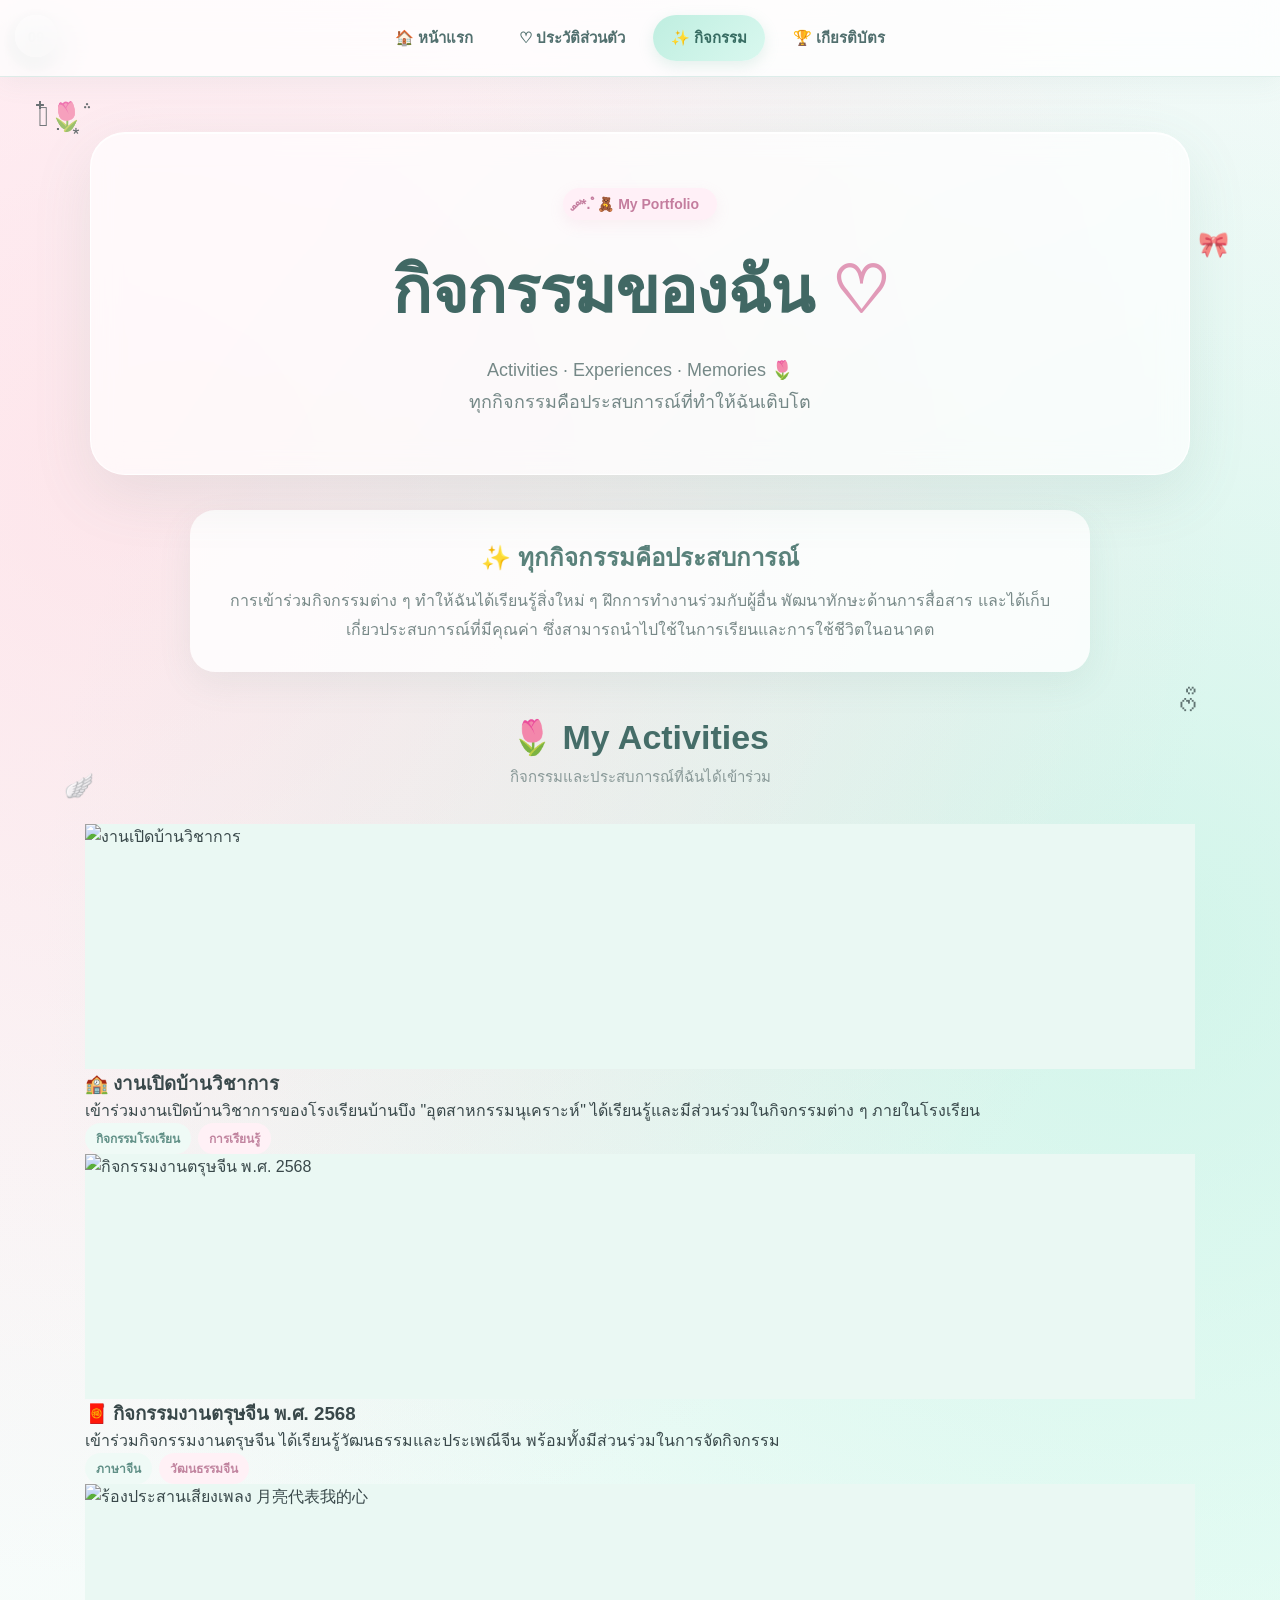
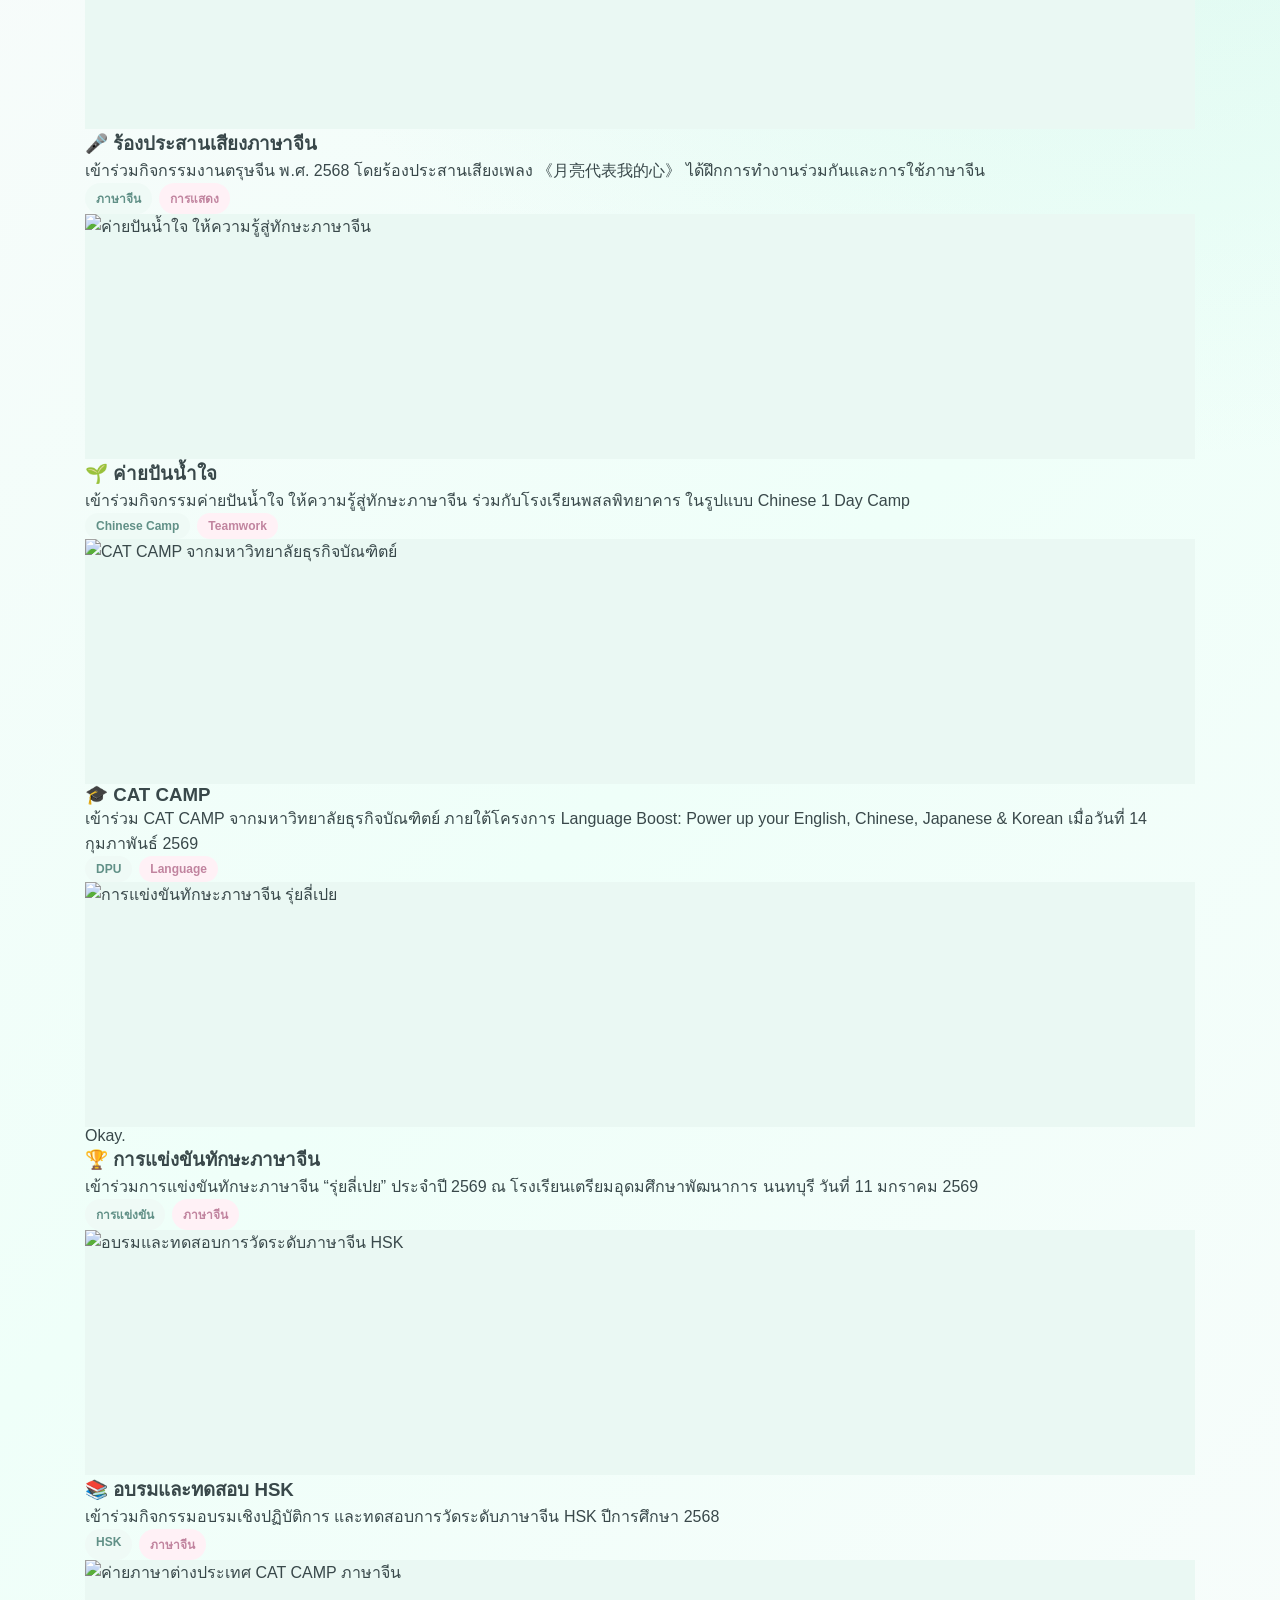
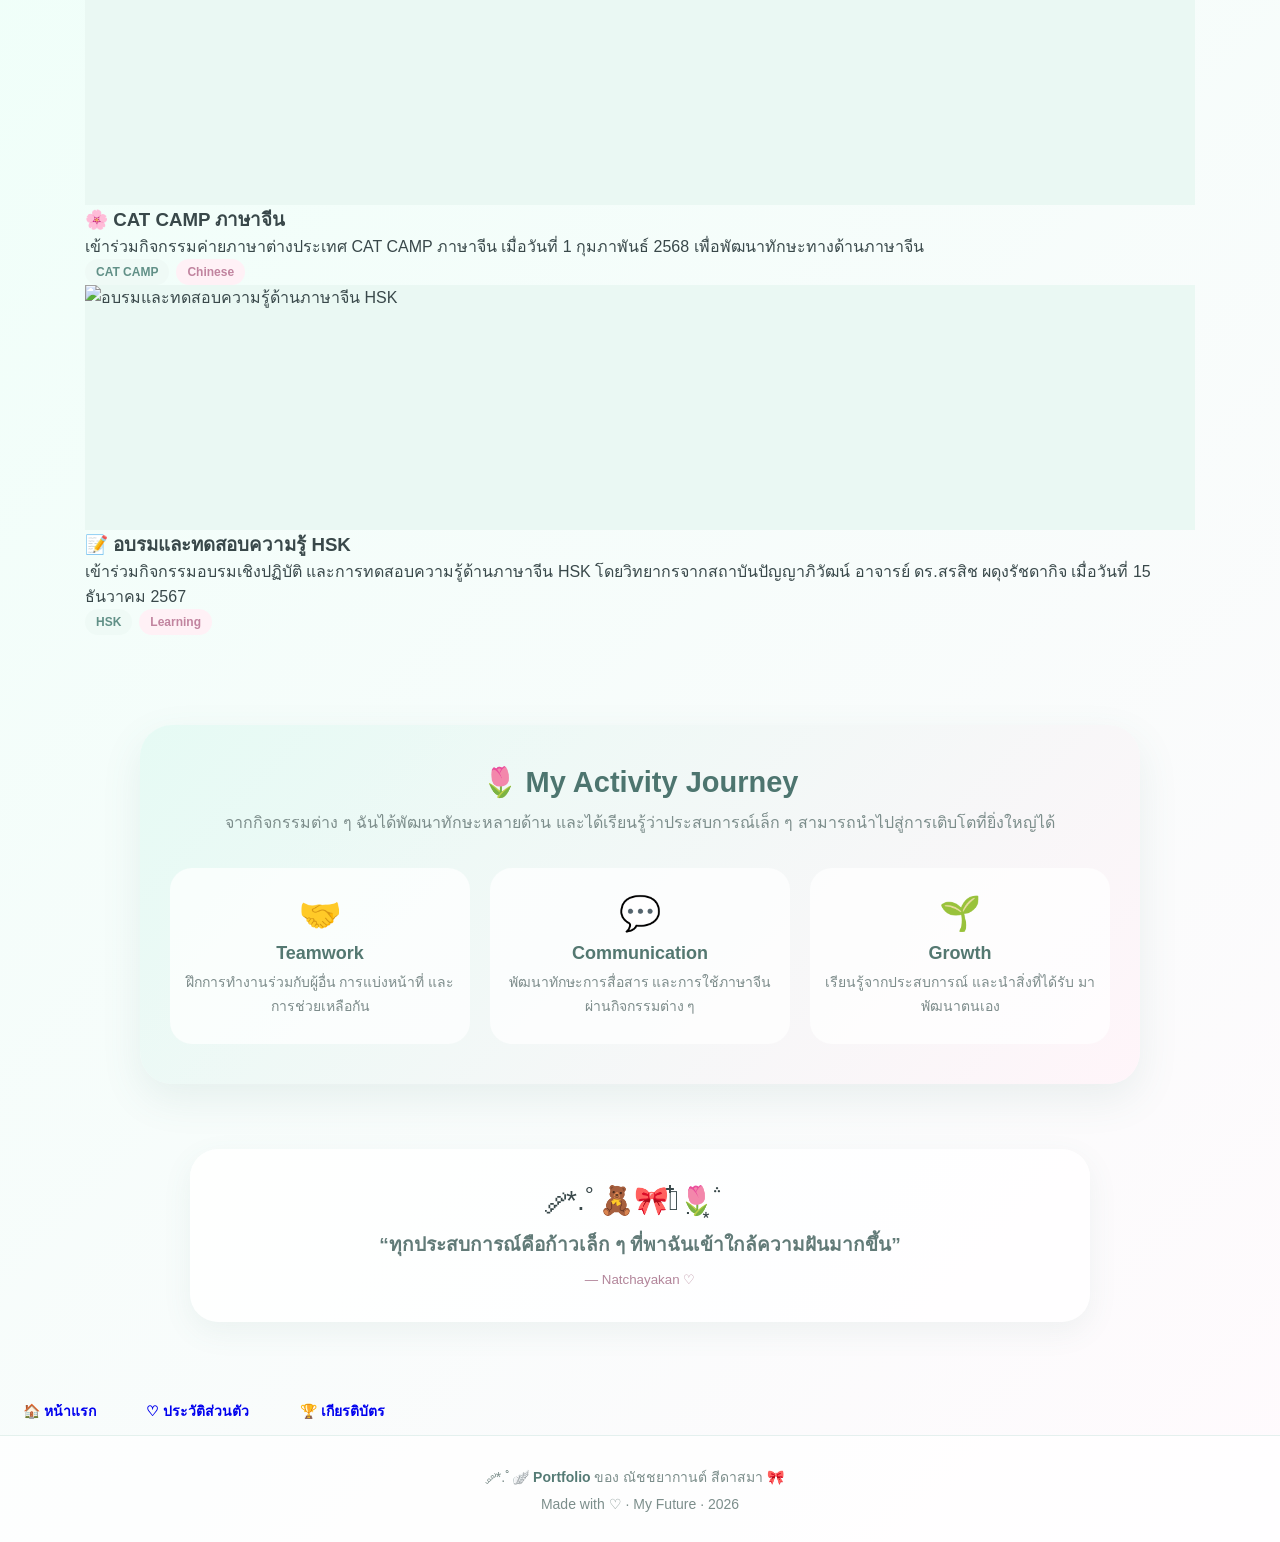
==== activities.html @ 1fa39f4e "Update and rename activity.html to activities.html" ====
<!DOCTYPE html>
<html lang="th">
<head>
    <meta charset="UTF-8">
    <meta name="viewport" content="width=device-width, initial-scale=1.0">

    <title>กิจกรรม | Portfolio - ณัชชยากานต์</title>

    <style>
        * {
            margin: 0;
            padding: 0;
            box-sizing: border-box;
        }

        html {
            scroll-behavior: smooth;
        }

        body {
            font-family: "Segoe UI", Tahoma, Geneva, Verdana, sans-serif;
            background:
                radial-gradient(circle at 10% 10%, rgba(255, 192, 203, 0.35), transparent 25%),
                radial-gradient(circle at 90% 20%, rgba(170, 235, 215, 0.45), transparent 28%),
                linear-gradient(135deg, #fff8fc, #effff9, #fffafd);
            color: #39484a;
            min-height: 100vh;
            overflow-x: hidden;
        }

        /* =========================
           Floating decorations
        ========================= */

        .deco {
            position: fixed;
            z-index: -1;
            pointer-events: none;
            opacity: 0.75;
            animation: float 6s ease-in-out infinite;
        }

        .deco1 {
            top: 100px;
            left: 3%;
            font-size: 28px;
        }

        .deco2 {
            top: 230px;
            right: 4%;
            font-size: 25px;
            animation-delay: 1s;
        }

        .deco3 {
            bottom: 100px;
            left: 5%;
            font-size: 24px;
            animation-delay: 2s;
        }

        .deco4 {
            bottom: 180px;
            right: 6%;
            font-size: 30px;
            animation-delay: 3s;
        }

        @keyframes float {
            0%, 100% {
                transform: translateY(0) rotate(0deg);
            }

            50% {
                transform: translateY(-15px) rotate(5deg);
            }
        }

        /* =========================
           Navbar
        ========================= */

        nav {
            position: sticky;
            top: 0;
            z-index: 1000;

            width: 100%;
            padding: 15px 25px;

            display: flex;
            justify-content: center;
            align-items: center;
            gap: 10px;

            background: rgba(255, 255, 255, 0.78);
            backdrop-filter: blur(18px);
            -webkit-backdrop-filter: blur(18px);

            border-bottom: 1px solid rgba(160, 210, 198, 0.35);
            box-shadow: 0 5px 25px rgba(105, 150, 140, 0.08);
        }

        nav a {
            text-decoration: none;
            color: #52706f;

            padding: 11px 18px;
            border-radius: 30px;

            font-size: 15px;
            font-weight: 600;

            transition: all 0.3s ease;
        }

        nav a:hover {
            background: #e5f8f1;
            color: #3e7c70;
            transform: translateY(-2px);
        }

        nav a.active {
            background: linear-gradient(135deg, #bfeee0, #d9f8ef);
            color: #386d63;
            box-shadow: 0 5px 15px rgba(120, 190, 170, 0.2);
        }

        /* =========================
           Hero
        ========================= */

        .hero {
            max-width: 1100px;
            margin: 55px auto 35px;
            padding: 55px 30px;

            text-align: center;

            background: rgba(255, 255, 255, 0.7);
            border: 1px solid rgba(255, 255, 255, 0.9);
            border-radius: 35px;

            box-shadow:
                0 20px 60px rgba(91, 145, 132, 0.12),
                inset 0 1px 0 rgba(255,255,255,0.9);

            backdrop-filter: blur(14px);
            -webkit-backdrop-filter: blur(14px);
        }

        .hero-small {
            display: inline-block;

            padding: 8px 18px;
            margin-bottom: 18px;

            background: #fff0f7;
            color: #c47d9e;

            border-radius: 30px;
            font-size: 14px;
            font-weight: 600;

            box-shadow: 0 5px 15px rgba(220, 150, 180, 0.12);
        }

        .hero h1 {
            font-size: clamp(38px, 7vw, 65px);
            color: #416864;
            margin-bottom: 12px;
            letter-spacing: -1px;
        }

        .hero h1 span {
            color: #e19ab8;
        }

        .hero p {
            font-size: 18px;
            color: #758887;
            line-height: 1.8;
        }

        /* =========================
           Intro
        ========================= */

        .intro {
            max-width: 900px;
            margin: 0 auto 45px;
            padding: 28px 30px;

            text-align: center;

            background: rgba(255,255,255,0.82);
            border-radius: 25px;

            box-shadow: 0 12px 35px rgba(90, 140, 130, 0.09);
        }

        .intro h2 {
            color: #5a827b;
            font-size: 24px;
            margin-bottom: 10px;
        }

        .intro p {
            color: #788988;
            line-height: 1.8;
            font-size: 16px;
        }

        /* =========================
           Activity section
        ========================= */

        .activities-section {
            max-width: 1150px;
            margin: auto;
            padding: 0 20px 70px;
        }

        .section-title {
            text-align: center;
            margin-bottom: 35px;
        }

        .section-title h2 {
            font-size: 34px;
            color: #456d68;
            margin-bottom: 8px;
        }

        .section-title p {
            color: #899998;
            font-size: 15px;
        }

        /* =========================
           Cards
        ========================= */

        .activity-grid {
            display: grid;
            grid-template-columns: repeat(3, 1fr);
            gap: 28px;
        }

        .activity-card {
            position: relative;
            overflow: hidden;

            background: rgba(255,255,255,0.9);
            border-radius: 28px;

            border: 1px solid rgba(190, 230, 218, 0.5);

            box-shadow:
                0 12px 35px rgba(82, 132, 122, 0.11);

            transition:
                transform 0.35s ease,
                box-shadow 0.35s ease;
        }

        .activity-card:hover {
            transform: translateY(-8px);
            box-shadow:
                0 20px 45px rgba(82, 132, 122, 0.18);
        }

        .image-box {
            width: 100%;
            height: 245px;
            overflow: hidden;
            background: #eaf8f3;
        }

        .image-box img {
            width: 100%;
            height: 100%;
            object-fit: cover;

            display: block;

            transition: transform 0.5s ease;
        }

        .activity-card:hover .image-box img {
            transform: scale(1.06);
        }

        .number {
            position: absolute;
            top: 15px;
            left: 15px;

            width: 42px;
            height: 42px;

            display: flex;
            align-items: center;
            justify-content: center;

            background: rgba(255,255,255,0.9);
            color: #4f7972;

            border-radius: 50%;

            font-weight: 700;
            font-size: 15px;

            box-shadow: 0 5px 15px rgba(70,110,100,0.15);
        }

        .activity-content {
            padding: 23px 22px 25px;
        }

        .activity-content h3 {
            color: #496f6a;
            font-size: 19px;
            line-height: 1.5;
            margin-bottom: 12px;
        }

        .activity-content p {
            color: #7b8c8b;
            font-size: 14px;
            line-height: 1.8;
            margin-bottom: 16px;
        }

        .tags {
            display: flex;
            flex-wrap: wrap;
            gap: 7px;
        }

        .tag {
            padding: 6px 11px;

            background: #effaf6;
            color: #619087;

            border-radius: 20px;

            font-size: 12px;
            font-weight: 600;
        }

        .tag.pink {
            background: #fff1f6;
            color: #c1849f;
        }

        /* =========================
           Journey section
        ========================= */

        .journey {
            max-width: 1000px;
            margin: 20px auto 65px;
            padding: 40px 30px;

            background:
                linear-gradient(
                    135deg,
                    rgba(228,250,243,0.9),
                    rgba(255,244,249,0.9)
                );

            border-radius: 32px;

            box-shadow: 0 15px 40px rgba(80,130,120,0.1);
        }

        .journey h2 {
            text-align: center;
            color: #4d756f;
            font-size: 29px;
            margin-bottom: 10px;
        }

        .journey > p {
            text-align: center;
            color: #7c8d8b;
            line-height: 1.8;
            margin-bottom: 30px;
        }

        .journey-line {
            display: grid;
            grid-template-columns: repeat(3, 1fr);
            gap: 20px;
        }

        .journey-item {
            text-align: center;
            padding: 25px 15px;

            background: rgba(255,255,255,0.7);
            border-radius: 22px;
        }

        .journey-icon {
            font-size: 34px;
            margin-bottom: 10px;
        }

        .journey-item h3 {
            color: #547871;
            margin-bottom: 7px;
            font-size: 18px;
        }

        .journey-item p {
            color: #7d8c8b;
            font-size: 14px;
            line-height: 1.7;
        }

        /* =========================
           Quote
        ========================= */

        .quote {
            max-width: 900px;
            margin: 0 auto 65px;
            padding: 35px 25px;

            text-align: center;

            background: rgba(255,255,255,0.8);
            border-radius: 28px;

            box-shadow: 0 10px 30px rgba(80,130,120,0.08);
        }

        .quote .symbol {
            font-size: 28px;
            margin-bottom: 10px;
        }

        .quote p {
            color: #627b78;
            font-size: 19px;
            line-height: 1.8;
            font-weight: 600;
        }

        .quote small {
            display: block;
            margin-top: 10px;
            color: #b2859a;
        }

        /* =========================
           Buttons
        ========================= */

        .bottom-buttons {
            display: flex;
            justify-content: center;
            flex-wrap: wrap;
            gap: 13px;

            margin-bottom: 70px;
        }

        .btn {
            display: inline-block;

            padding: 13px 23px;

            text-decoration: none;

            border-radius: 30px;

            font-weight: 600;
            font-size: 14px;

            transition: all 0.3s ease;
        }

        .btn-home {
            background: #dff7ef;
            color: #4f7d73;
        }

        .btn-profile {
            background: #fff0f6;
            color: #b87896;
        }

        .btn:hover {
            transform: translateY(-3px);
            box-shadow: 0 8px 20px rgba(80,120,110,0.13);
        }

        /* =========================
           Footer
        ========================= */

        footer {
            padding: 30px 20px;

            text-align: center;

            background: rgba(255,255,255,0.7);
            border-top: 1px solid rgba(170,210,200,0.3);

            color: #7c8e8b;
            font-size: 14px;
        }

        footer strong {
            color: #557b75;
        }

        /* =========================
           Tablet
        ========================= */

        @media (max-width: 950px) {

            .activity-grid {
                grid-template-columns: repeat(2, 1fr);
            }

            .journey-line {
                grid-template-columns: repeat(3, 1fr);
            }

            nav {
                overflow-x: auto;
                justify-content: flex-start;
                white-space: nowrap;
            }
        }

        /* =========================
           Mobile
        ========================= */

        @media (max-width: 650px) {

            nav {
                padding: 10px 12px;
                gap: 5px;
            }

            nav a {
                font-size: 13px;
                padding: 9px 12px;
            }

            .hero {
                margin: 25px 15px 25px;
                padding: 40px 20px;
                border-radius: 28px;
            }

            .hero h1 {
                font-size: 40px;
            }

            .hero p {
                font-size: 15px;
            }

            .intro {
                margin: 0 15px 35px;
                padding: 23px 18px;
            }

            .intro h2 {
                font-size: 21px;
            }

            .activities-section {
                padding: 0 15px 50px;
            }

            .section-title h2 {
                font-size: 28px;
            }

            .activity-grid {
                grid-template-columns: 1fr;
                gap: 22px;
            }

            .image-box {
                height: 230px;
            }

            .journey {
                margin: 10px 15px 50px;
                padding: 30px 18px;
            }

            .journey h2 {
                font-size: 25px;
            }

            .journey-line {
                grid-template-columns: 1fr;
                gap: 13px;
            }

            .quote {
                margin: 0 15px 50px;
            }

            .quote p {
                font-size: 16px;
            }

            .bottom-buttons {
                margin-bottom: 50px;
            }
        }

        @media (max-width: 380px) {

            nav a {
                font-size: 12px;
                padding: 8px 10px;
            }

            .hero h1 {
                font-size: 34px;
            }

            .image-box {
                height: 210px;
            }
        }
    </style>
</head>

<body>

    <!-- Floating decorations -->
    <div class="deco deco1">𓍢ִ໋🌷͙֒</div>
    <div class="deco deco2">🎀</div>
    <div class="deco deco3">🪽</div>
    <div class="deco deco4">ᰔᩚ</div>


    <!-- =========================
         Navigation
    ========================= -->

    <nav>
        <a href="index.html">🏠 หน้าแรก</a>
        <a href="profile.html">♡ ประวัติส่วนตัว</a>
        <a href="activities.html" class="active">✨ กิจกรรม</a>
        <a href="certificates.html">🏆 เกียรติบัตร</a>
    </nav>


    <!-- =========================
         Hero
    ========================= -->

    <section class="hero">

        <div class="hero-small">
            ༘*.ﾟ🧸 My Portfolio
        </div>

        <h1>
            กิจกรรมของฉัน <span>♡</span>
        </h1>

        <p>
            Activities · Experiences · Memories 🌷
            <br>
            ทุกกิจกรรมคือประสบการณ์ที่ทำให้ฉันเติบโต
        </p>

    </section>


    <!-- =========================
         Introduction
    ========================= -->

    <section class="intro">

        <h2>
            ✨ ทุกกิจกรรมคือประสบการณ์
        </h2>

        <p>
            การเข้าร่วมกิจกรรมต่าง ๆ ทำให้ฉันได้เรียนรู้สิ่งใหม่ ๆ
            ฝึกการทำงานร่วมกับผู้อื่น พัฒนาทักษะด้านการสื่อสาร
            และได้เก็บเกี่ยวประสบการณ์ที่มีคุณค่า
            ซึ่งสามารถนำไปใช้ในการเรียนและการใช้ชีวิตในอนาคต
        </p>

    </section>


    <!-- =========================
         Activities
    ========================= -->

    <section class="activities-section">

        <div class="section-title">

            <h2>🌷 My Activities</h2>

            <p>
                กิจกรรมและประสบการณ์ที่ฉันได้เข้าร่วม
            </p>

        </div>


        <div class="activities-grid">


            <!-- Activity 1 -->

            <article class="activities-card">

                <div class="number">01</div>

                <div class="image-box">
                    <img
                        src="activities1.jpg"
                        alt="งานเปิดบ้านวิชาการ"
                        loading="lazy"
                    >
                </div>

                <div class="activities-content">

                    <h3>
                        🏫 งานเปิดบ้านวิชาการ
                    </h3>

                    <p>
                        เข้าร่วมงานเปิดบ้านวิชาการของโรงเรียนบ้านบึง
                        "อุตสาหกรรมนุเคราะห์"
                        ได้เรียนรู้และมีส่วนร่วมในกิจกรรมต่าง ๆ
                        ภายในโรงเรียน
                    </p>

                    <div class="tags">
                        <span class="tag">กิจกรรมโรงเรียน</span>
                        <span class="tag pink">การเรียนรู้</span>
                    </div>

                </div>

            </article>


            <!-- Activity 2 -->

            <article class="activities-card">

                <div class="number">02</div>

                <div class="image-box">
                    <img
                        src="activities2.jpg"
                        alt="กิจกรรมงานตรุษจีน พ.ศ. 2568"
                        loading="lazy"
                    >
                </div>

                <div class="activities-content">

                    <h3>
                        🧧 กิจกรรมงานตรุษจีน พ.ศ. 2568
                    </h3>

                    <p>
                        เข้าร่วมกิจกรรมงานตรุษจีน
                        ได้เรียนรู้วัฒนธรรมและประเพณีจีน
                        พร้อมทั้งมีส่วนร่วมในการจัดกิจกรรม
                    </p>

                    <div class="tags">
                        <span class="tag">ภาษาจีน</span>
                        <span class="tag pink">วัฒนธรรมจีน</span>
                    </div>

                </div>

            </article>


            <!-- Activity 3 -->

            <article class="activities-card">

                <div class="number">03</div>

                <div class="image-box">
                    <img
                        src="activities3.jpg"
                        alt="ร้องประสานเสียงเพลง 月亮代表我的心"
                        loading="lazy"
                    >
                </div>

                <div class="activities-content">

                    <h3>
                        🎤 ร้องประสานเสียงภาษาจีน
                    </h3>

                    <p>
                        เข้าร่วมกิจกรรมงานตรุษจีน พ.ศ. 2568
                        โดยร้องประสานเสียงเพลง
                        《月亮代表我的心》
                        ได้ฝึกการทำงานร่วมกันและการใช้ภาษาจีน
                    </p>

                    <div class="tags">
                        <span class="tag">ภาษาจีน</span>
                        <span class="tag pink">การแสดง</span>
                    </div>

                </div>

            </article>


            <!-- Activity 4 -->

            <article class="activities-card">

                <div class="number">04</div>

                <div class="image-box">
                    <img
                        src="activities4.jpg"
                        alt="ค่ายปันน้ำใจ ให้ความรู้สู่ทักษะภาษาจีน "
                        loading="lazy"
                    >
                </div>

                <div class="activities-content">

                    <h3>
                        🌱 ค่ายปันน้ำใจ
                    </h3>

                    <p>
                        เข้าร่วมกิจกรรมค่ายปันน้ำใจ
                        ให้ความรู้สู่ทักษะภาษาจีน
                        ร่วมกับโรงเรียนพสลพิทยาคาร
                        ในรูปแบบ Chinese 1 Day Camp
                    </p>

                    <div class="tags">
                        <span class="tag">Chinese Camp</span>
                        <span class="tag pink">Teamwork</span>
                    </div>

                </div>

            </article>


            <!-- Activity 5 -->

            <article class="activities-card">

                <div class="number">05</div>

                <div class="image-box">
                    <img
                        src="activities5.jpg"
                        alt="CAT CAMP จากมหาวิทยาลัยธุรกิจบัณฑิตย์"
                        loading="lazy"
                    >
                </div>

                <div class="activities-content">

                    <h3>
                        🎓 CAT CAMP
                    </h3>

                    <p>
                        เข้าร่วม CAT CAMP จากมหาวิทยาลัยธุรกิจบัณฑิตย์
                        ภายใต้โครงการ Language Boost:
                        Power up your English, Chinese, Japanese & Korean
                        เมื่อวันที่ 14 กุมภาพันธ์ 2569
                    </p>

                    <div class="tags">
                        <span class="tag">DPU</span>
                        <span class="tag pink">Language</span>
                    </div>

                </div>

            </article>


            <!-- Activity 6 -->

            <article class="activities-card">

                <div class="number">06</div>

                <div class="image-box">
                    <img
                        src="activities6.jpg"
                        alt="การแข่งขันทักษะภาษาจีน รุ่ยลี่เปย"
                        loading="lazy"
                    >
                </div>
Okay.
                <div class="activities-content">

                    <h3>
                        🏆 การแข่งขันทักษะภาษาจีน
                    </h3>

                    <p>
                        เข้าร่วมการแข่งขันทักษะภาษาจีน
                        “รุ่ยลี่เปย” ประจำปี 2569
                        ณ โรงเรียนเตรียมอุดมศึกษาพัฒนาการ นนทบุรี
                        วันที่ 11 มกราคม 2569
                    </p>

                    <div class="tags">
                        <span class="tag">การแข่งขัน</span>
                        <span class="tag pink">ภาษาจีน</span>
                    </div>

                </div>

            </article>


            <!-- Activity 7 -->

            <article class="activities-card">

                <div class="number">07</div>

                <div class="image-box">
                    <img
                        src="activities7.jpg"
                        alt="อบรมและทดสอบการวัดระดับภาษาจีน HSK"
                        loading="lazy"
                    >
                </div>

                <div class="activities-content">

                    <h3>
                        📚 อบรมและทดสอบ HSK
                    </h3>

                    <p>
                        เข้าร่วมกิจกรรมอบรมเชิงปฏิบัติการ
                        และทดสอบการวัดระดับภาษาจีน HSK
                        ปีการศึกษา 2568
                    </p>

                    <div class="tags">
                        <span class="tag">HSK</span>
                        <span class="tag pink">ภาษาจีน</span>
                    </div>

                </div>

            </article>


            <!-- Activity 8 -->

            <article class="activities-card">

                <div class="number">08</div>

                <div class="image-box">
                    <img
                        src="activities8.jpg"
                        alt="ค่ายภาษาต่างประเทศ CAT CAMP ภาษาจีน"
                        loading="lazy"
                    >
                </div>

                <div class="activities-content">

                    <h3>
                        🌸 CAT CAMP ภาษาจีน
                    </h3>

                    <p>
                        เข้าร่วมกิจกรรมค่ายภาษาต่างประเทศ
                        CAT CAMP ภาษาจีน
                        เมื่อวันที่ 1 กุมภาพันธ์ 2568
                        เพื่อพัฒนาทักษะทางด้านภาษาจีน
                    </p>

                    <div class="tags">
                        <span class="tag">CAT CAMP</span>
                        <span class="tag pink">Chinese</span>
                    </div>

                </div>

            </article>


            <!-- Activity 9 -->

            <article class="activities-card">

                <div class="number">09</div>

                <div class="image-box">
                    <img
                        src="activities9.jpg"
                        alt="อบรมและทดสอบความรู้ด้านภาษาจีน HSK"
                        loading="lazy"
                    >
                </div>

                <div class="activities-content">

                    <h3>
                        📝 อบรมและทดสอบความรู้ HSK
                    </h3>

                    <p>
                        เข้าร่วมกิจกรรมอบรมเชิงปฏิบัติ
                        และการทดสอบความรู้ด้านภาษาจีน HSK
                        โดยวิทยากรจากสถาบันปัญญาภิวัฒน์
                        อาจารย์ ดร.สรสิช  ผดุงรัชดากิจ
                        เมื่อวันที่ 15 ธันวาคม 2567
                    </p>

                    <div class="tags">
                        <span class="tag">HSK</span>
                        <span class="tag pink">Learning</span>
                    </div>

                </div>

            </article>


        </div>

    </section>


    <!-- =========================
         Activity Journey
    ========================= -->

    <section class="journey">

        <h2>
            🌷 My Activity Journey
        </h2>

        <p>
            จากกิจกรรมต่าง ๆ ฉันได้พัฒนาทักษะหลายด้าน
            และได้เรียนรู้ว่าประสบการณ์เล็ก ๆ
            สามารถนำไปสู่การเติบโตที่ยิ่งใหญ่ได้
        </p>


        <div class="journey-line">


            <div class="journey-item">

                <div class="journey-icon">🤝</div>

                <h3>Teamwork</h3>

                <p>
                    ฝึกการทำงานร่วมกับผู้อื่น
                    การแบ่งหน้าที่
                    และการช่วยเหลือกัน
                </p>

            </div>


            <div class="journey-item">

                <div class="journey-icon">💬</div>

                <h3>Communication</h3>

                <p>
                    พัฒนาทักษะการสื่อสาร
                    และการใช้ภาษาจีน
                    ผ่านกิจกรรมต่าง ๆ
                </p>

            </div>


            <div class="journey-item">

                <div class="journey-icon">🌱</div>

                <h3>Growth</h3>

                <p>
                    เรียนรู้จากประสบการณ์
                    และนำสิ่งที่ได้รับ
                    มาพัฒนาตนเอง
                </p>

            </div>


        </div>

    </section>


    <!-- =========================
         Quote
    ========================= -->

    <section class="quote">

        <div class="symbol">
            ༘*.ﾟ🧸🎀𓍢ִ໋🌷͙֒
        </div>

        <p>
            “ทุกประสบการณ์คือก้าวเล็ก ๆ
            ที่พาฉันเข้าใกล้ความฝันมากขึ้น”
        </p>

        <small>
            — Natchayakan ♡
        </small>

    </section>


    <!-- =========================
         Bottom buttons
    ========================= -->

    <div class="buttons">
    <a href="index.html" class="btn">🏠 หน้าแรก</a>
    <a href="profile.html" class="btn">♡ ประวัติส่วนตัว</a>
    <a href="certificates.html" class="btn">🏆 เกียรติบัตร</a>
    </div>


    <!-- =========================
         Footer
    ========================= -->

    <footer>

        <p>
            ༘*.ﾟ🪽 <strong>Portfolio</strong> ของ ณัชชยากานต์ สีดาสมา 🎀
        </p>

        <p style="margin-top:8px;">
            Made with ♡ · My Future · 2026
        </p>

    </footer>


</body>
</html>
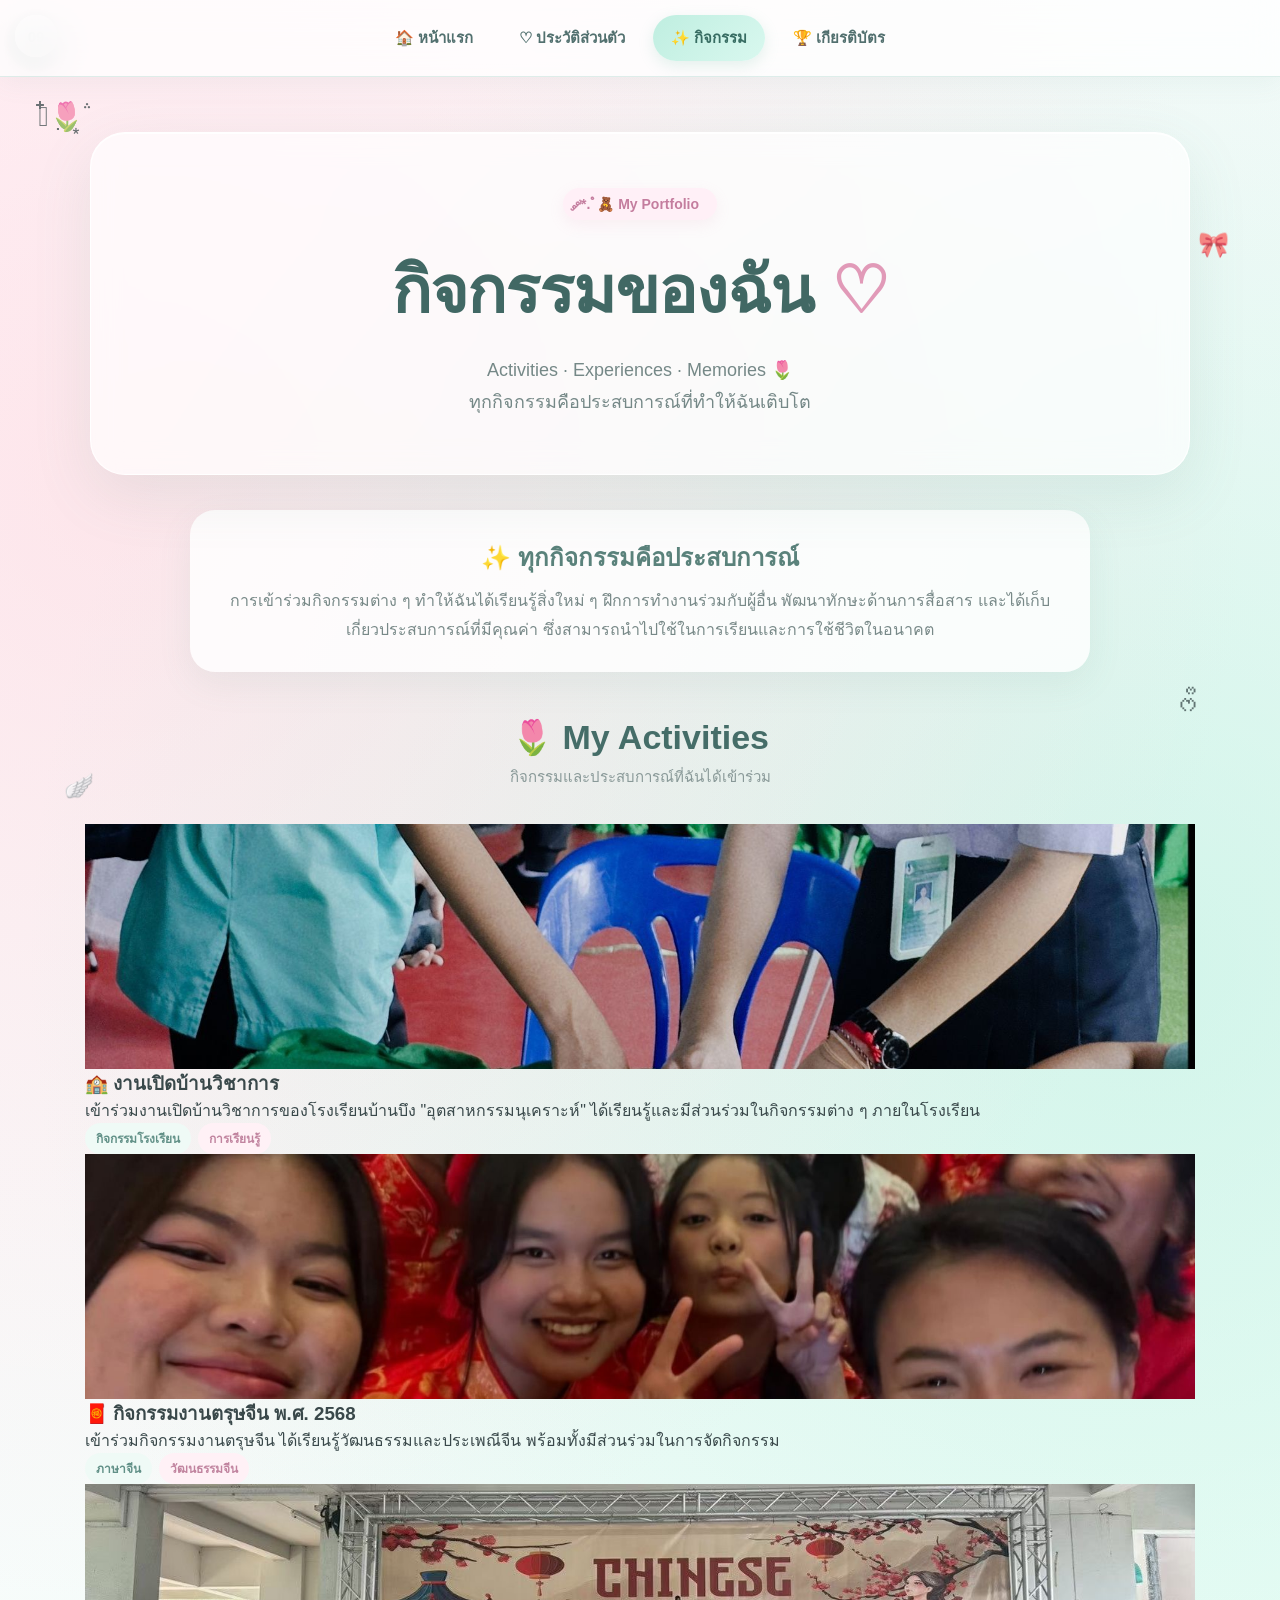
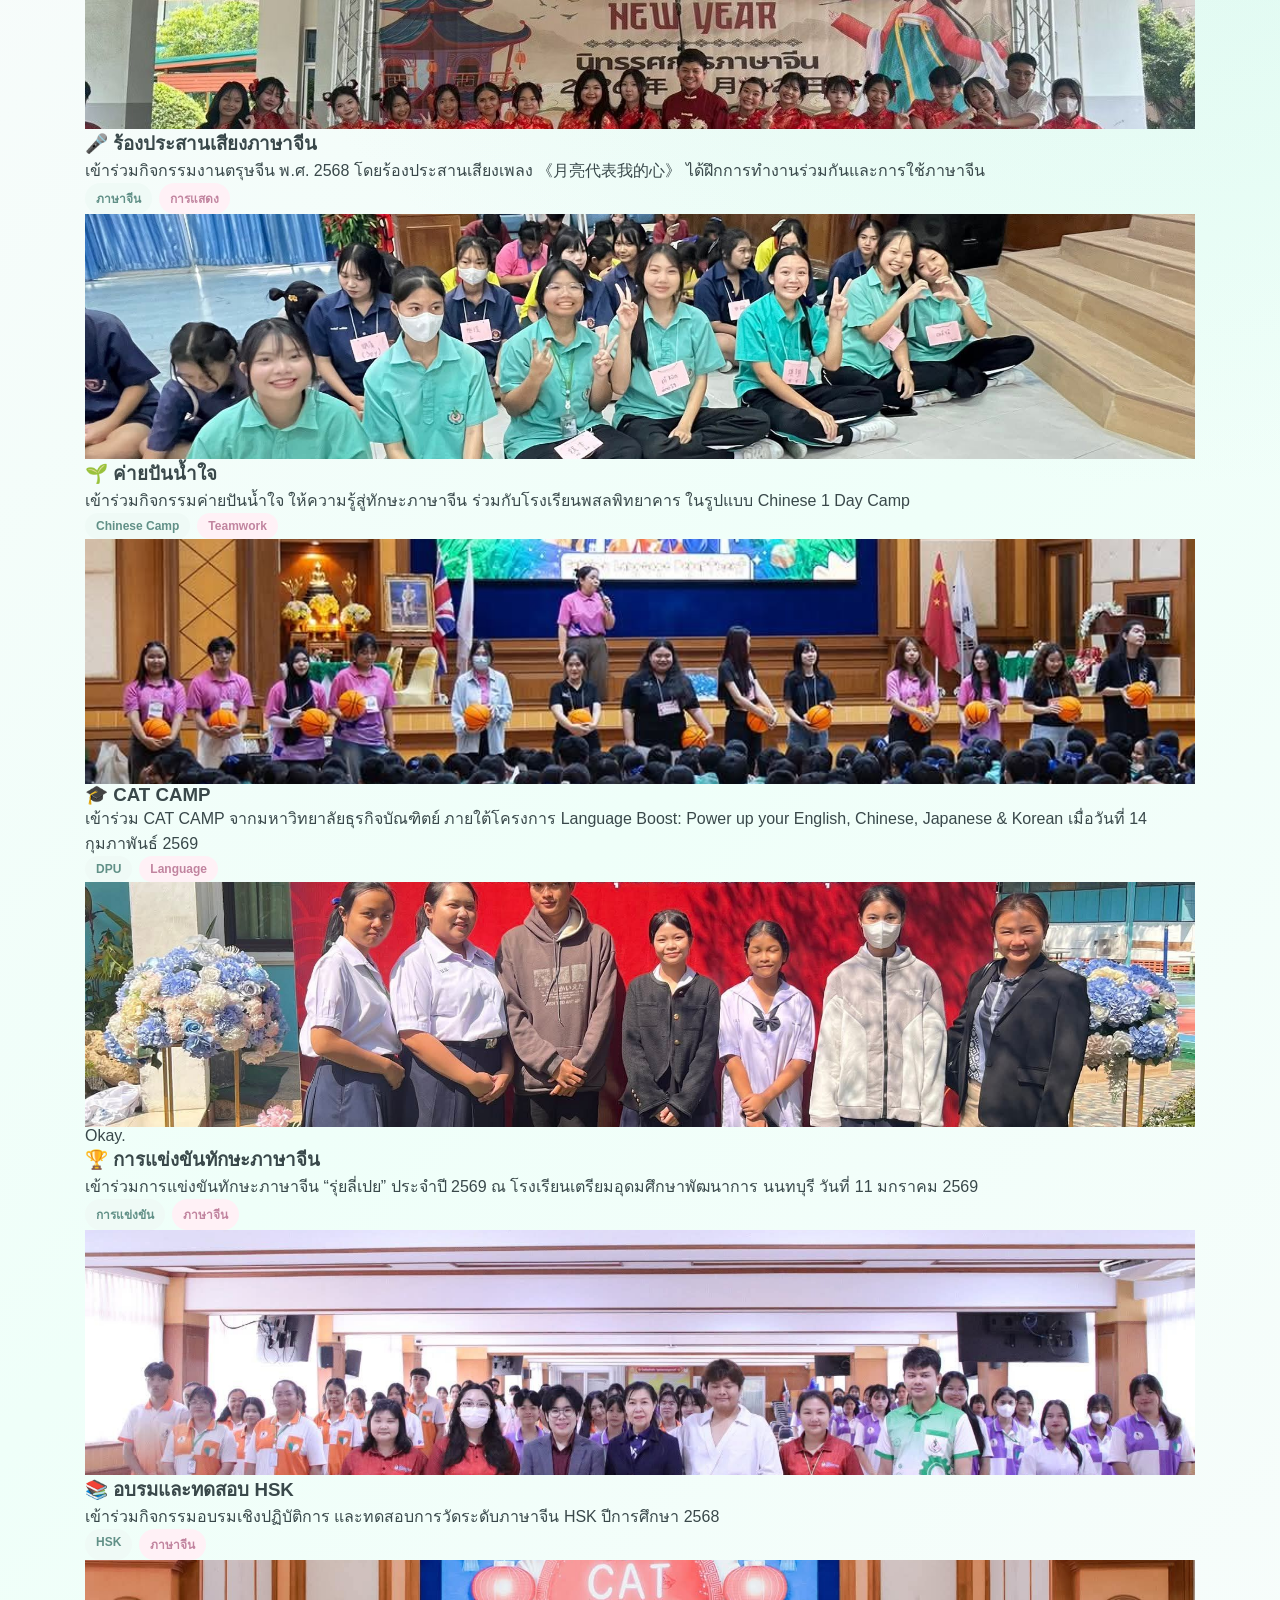
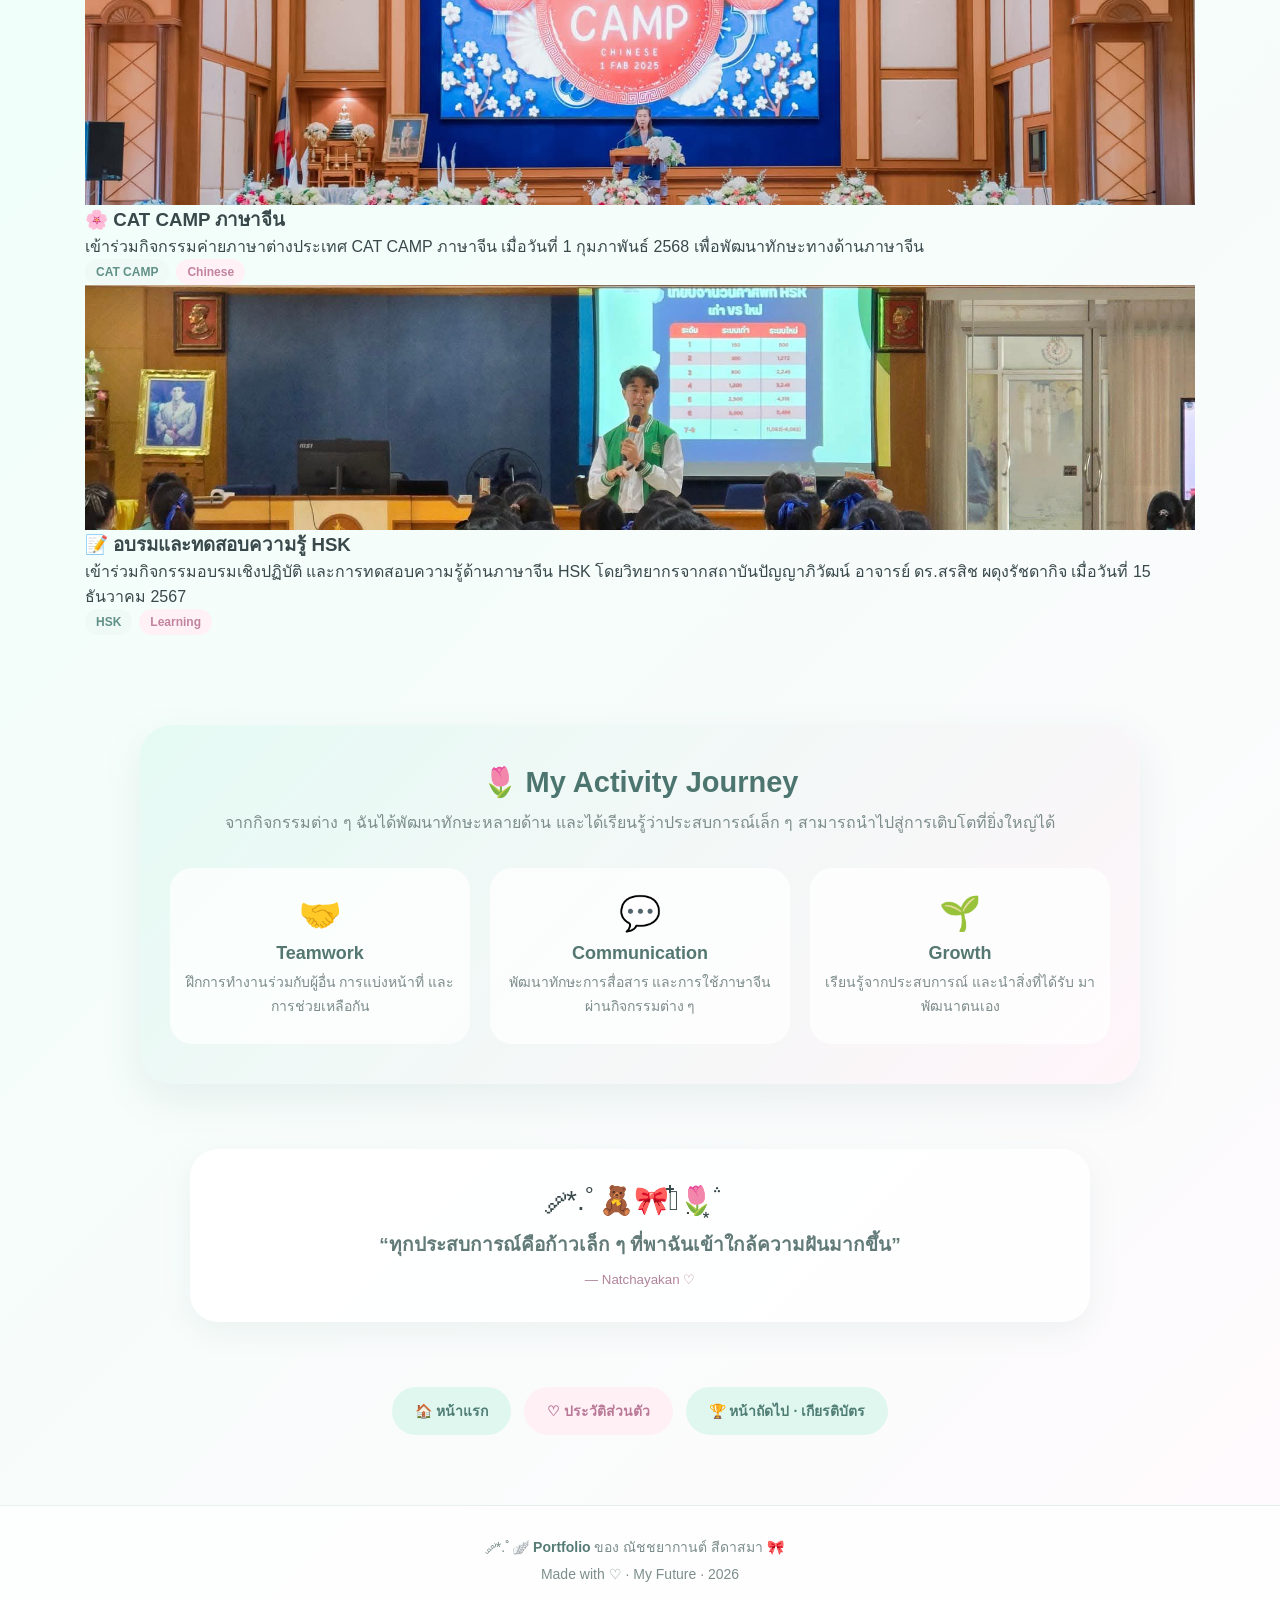
==== commit e1ff33d1: "Update activities.html" ====
--- a/activities.html
+++ b/activities.html
@@ -1159,10 +1159,20 @@
          Bottom buttons
     ========================= -->
 
-    <div class="buttons">
-    <a href="index.html" class="btn">🏠 หน้าแรก</a>
-    <a href="profile.html" class="btn">♡ ประวัติส่วนตัว</a>
-    <a href="certificates.html" class="btn">🏆 เกียรติบัตร</a>
+    <div class="bottom-buttons">
+
+    <a href="index.html" class="btn btn-home">
+        🏠 หน้าแรก
+    </a>
+
+    <a href="profile.html" class="btn btn-profile">
+        ♡ ประวัติส่วนตัว
+    </a>
+
+    <a href="certificates.html" class="btn btn-home">
+        🏆 หน้าถัดไป · เกียรติบัตร
+    </a>
+
     </div>
 
 
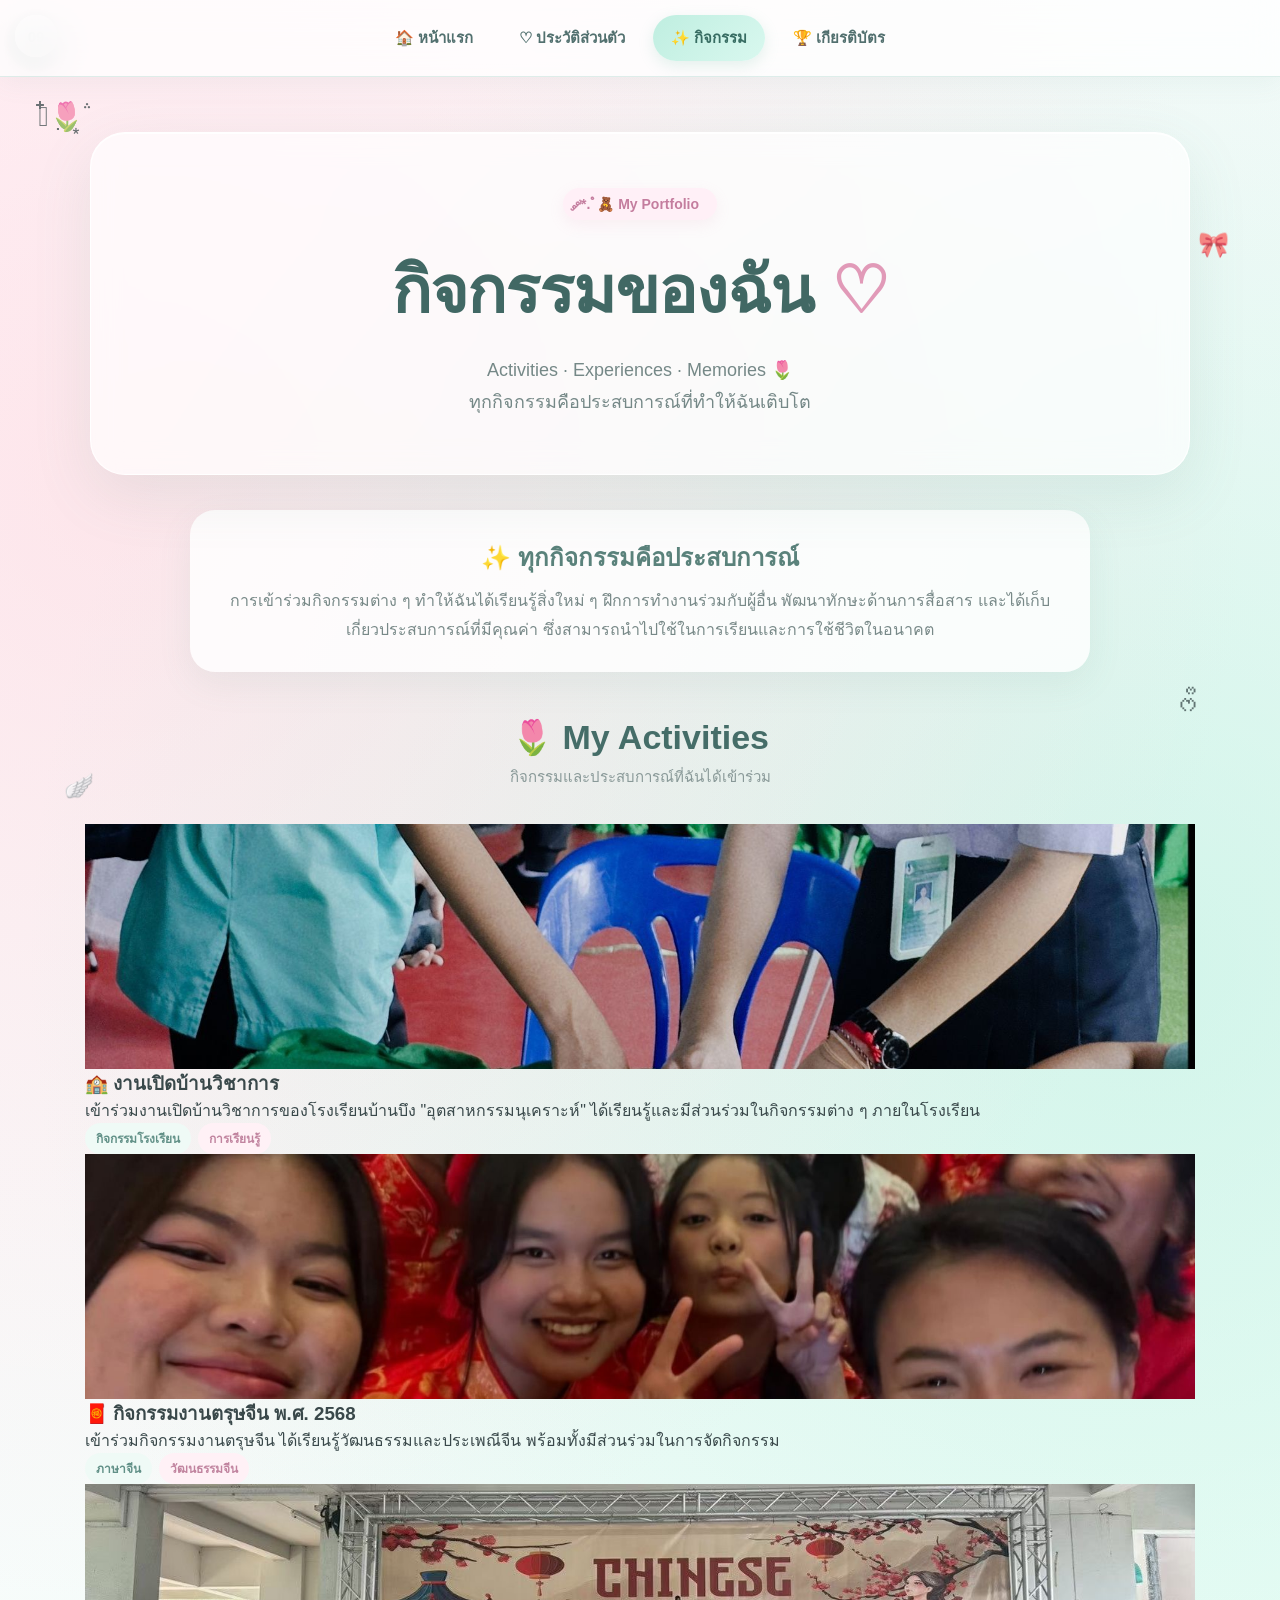
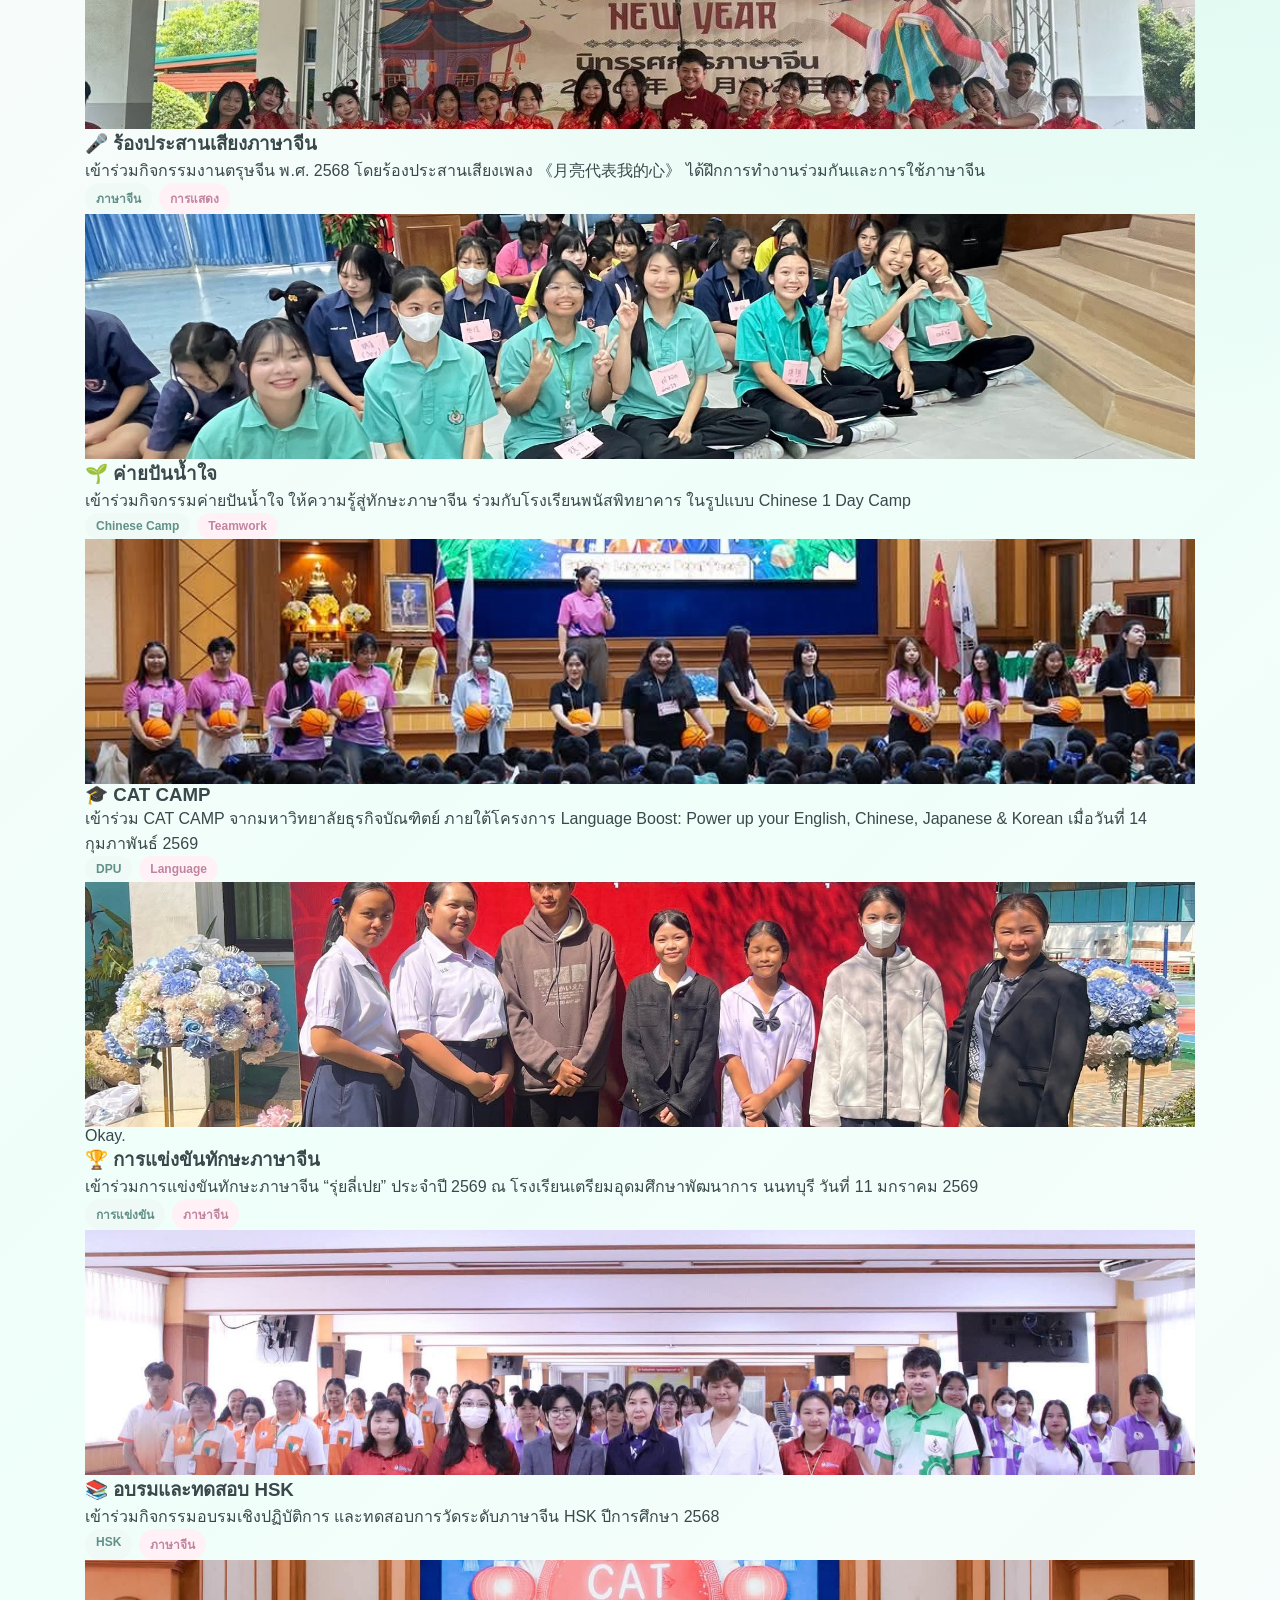
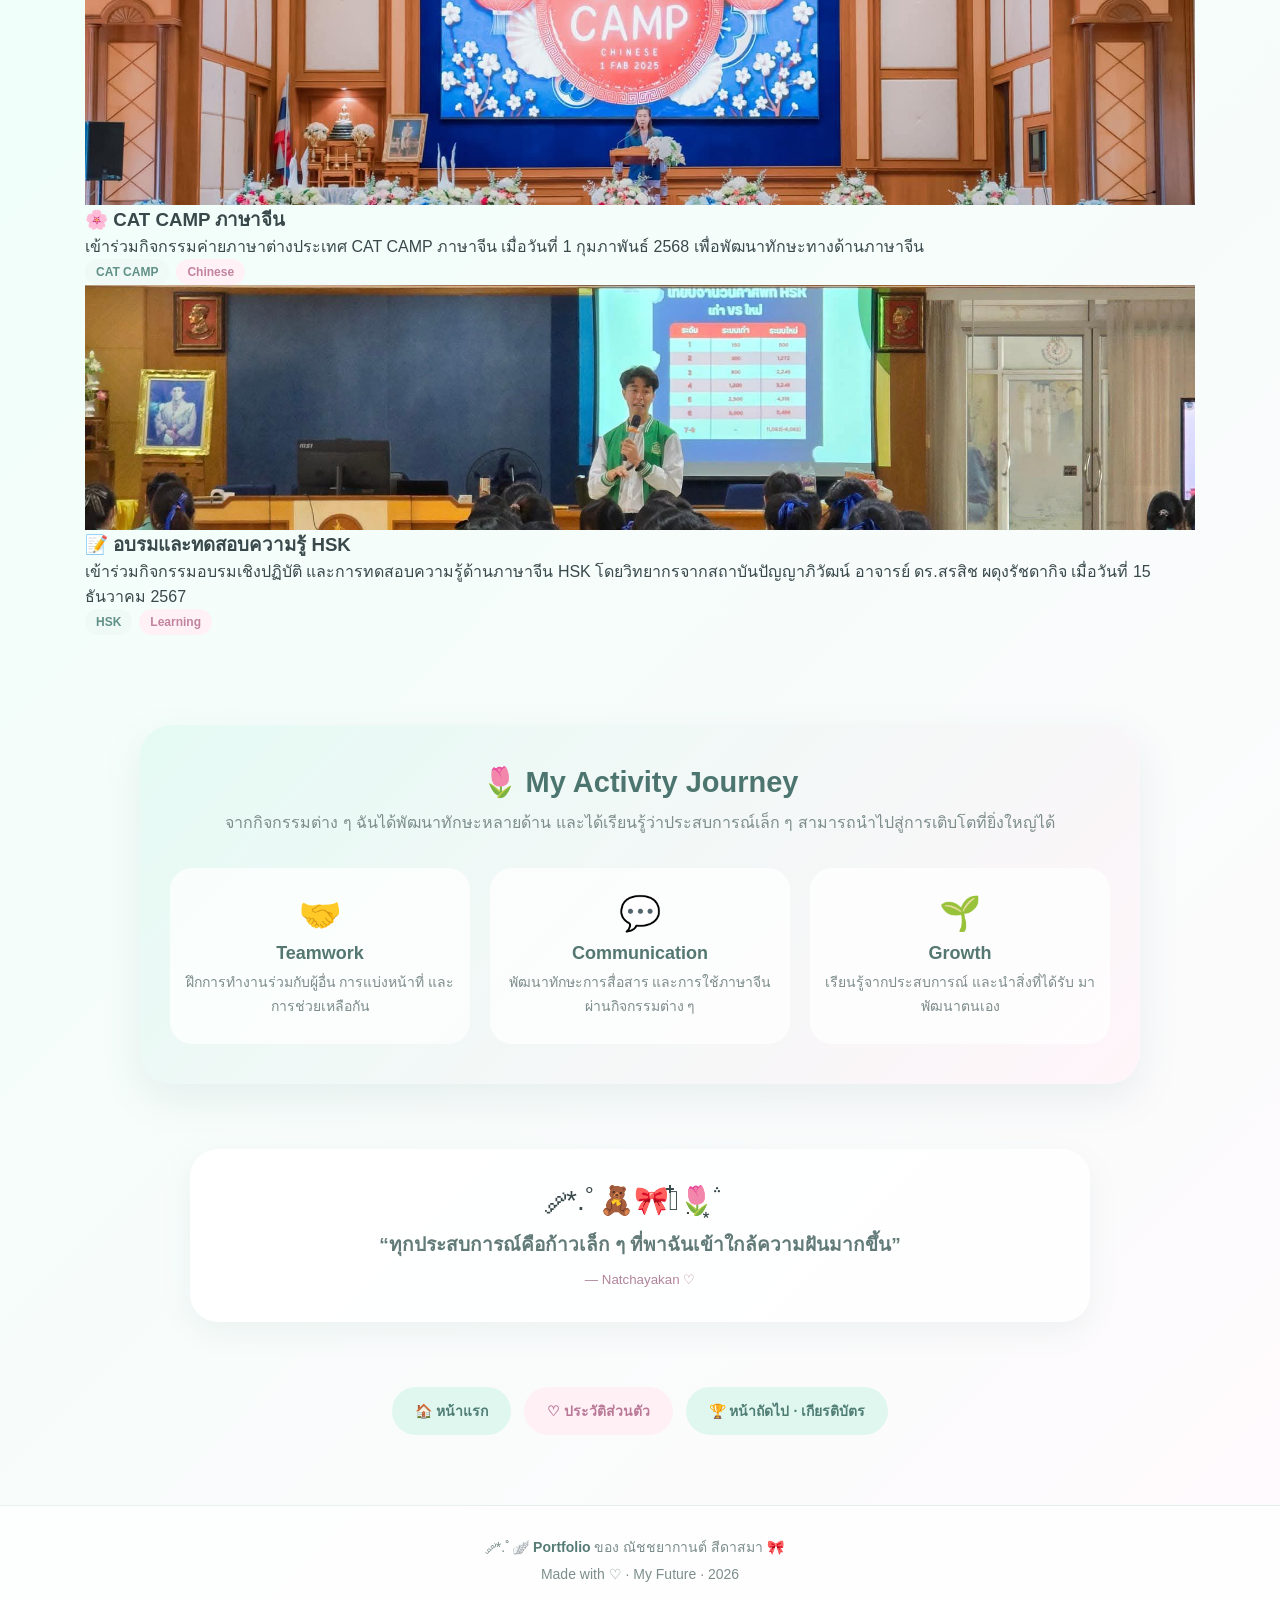
==== commit e2443506: "Update activities.html" ====
--- a/activities.html
+++ b/activities.html
@@ -859,7 +859,7 @@
                     <p>
                         เข้าร่วมกิจกรรมค่ายปันน้ำใจ
                         ให้ความรู้สู่ทักษะภาษาจีน
-                        ร่วมกับโรงเรียนพสลพิทยาคาร
+                        ร่วมกับโรงเรียนพนัสพิทยาคาร
                         ในรูปแบบ Chinese 1 Day Camp
                     </p>
 
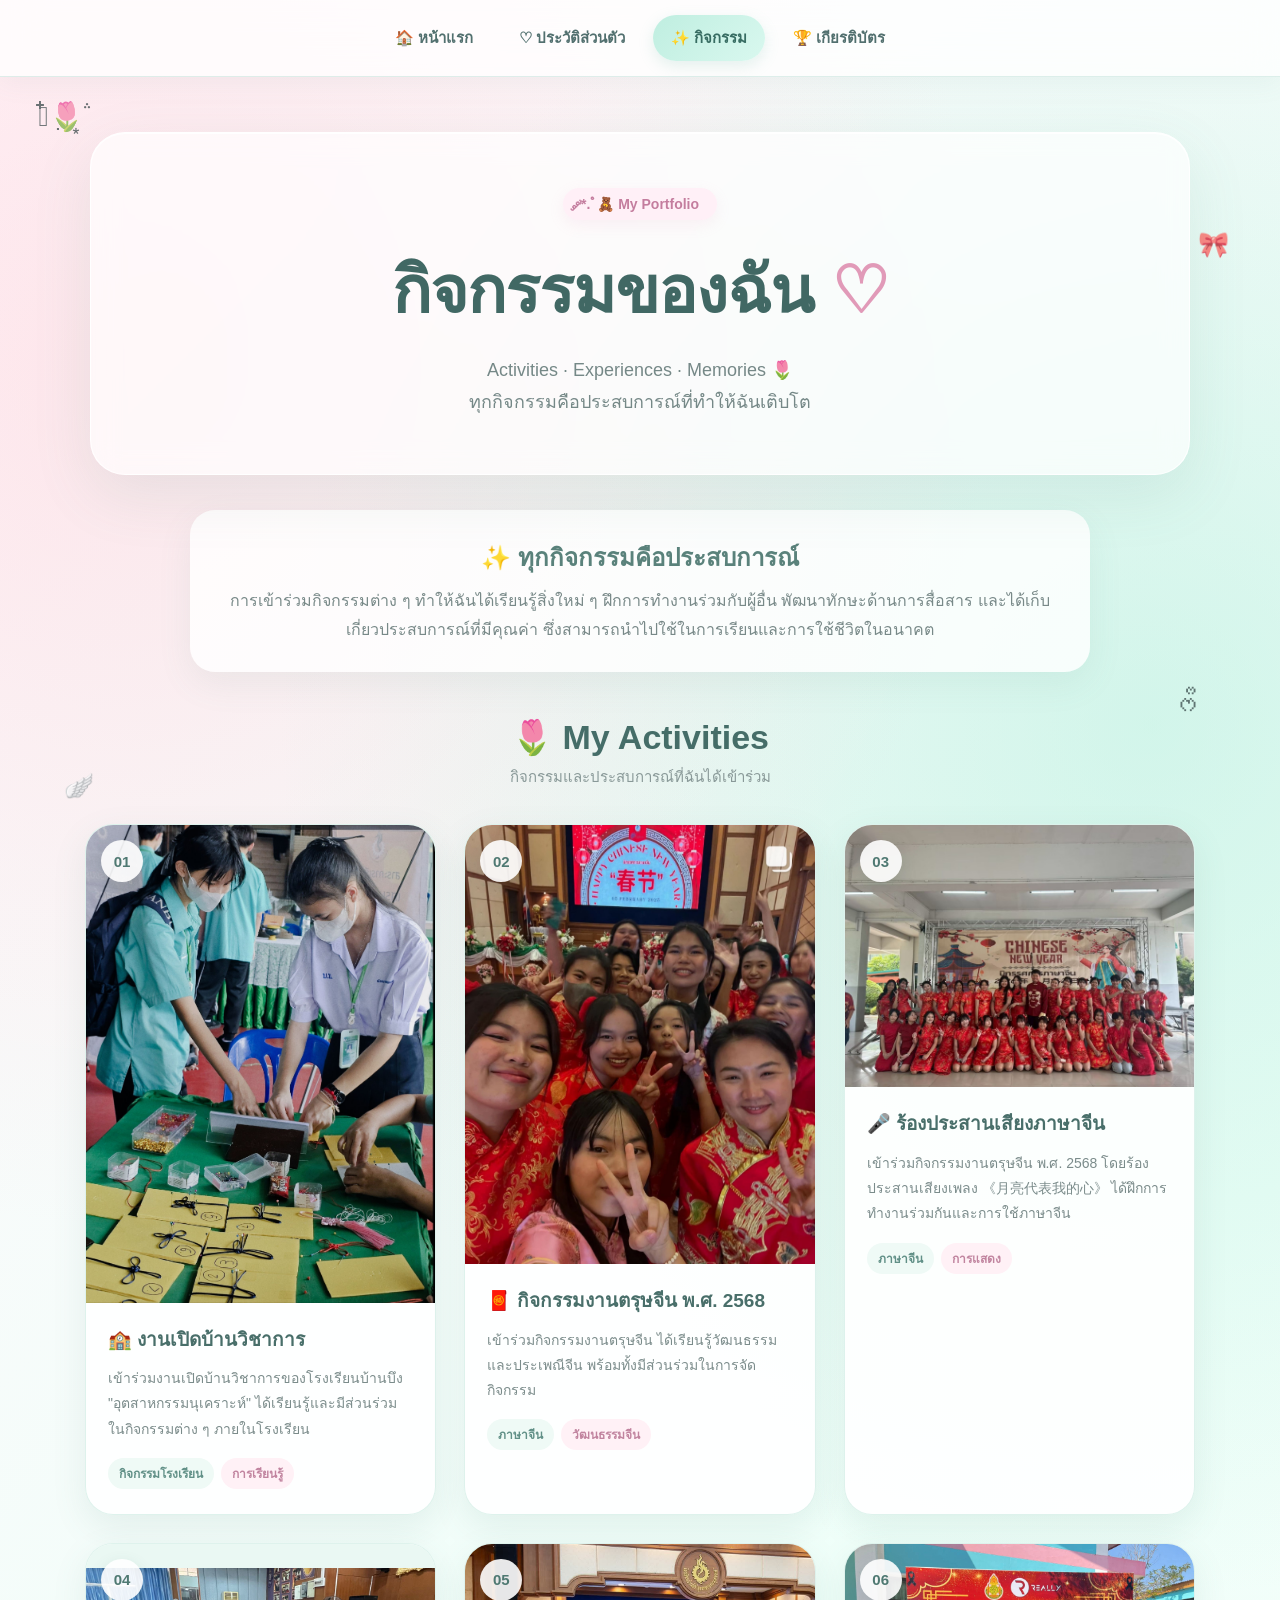
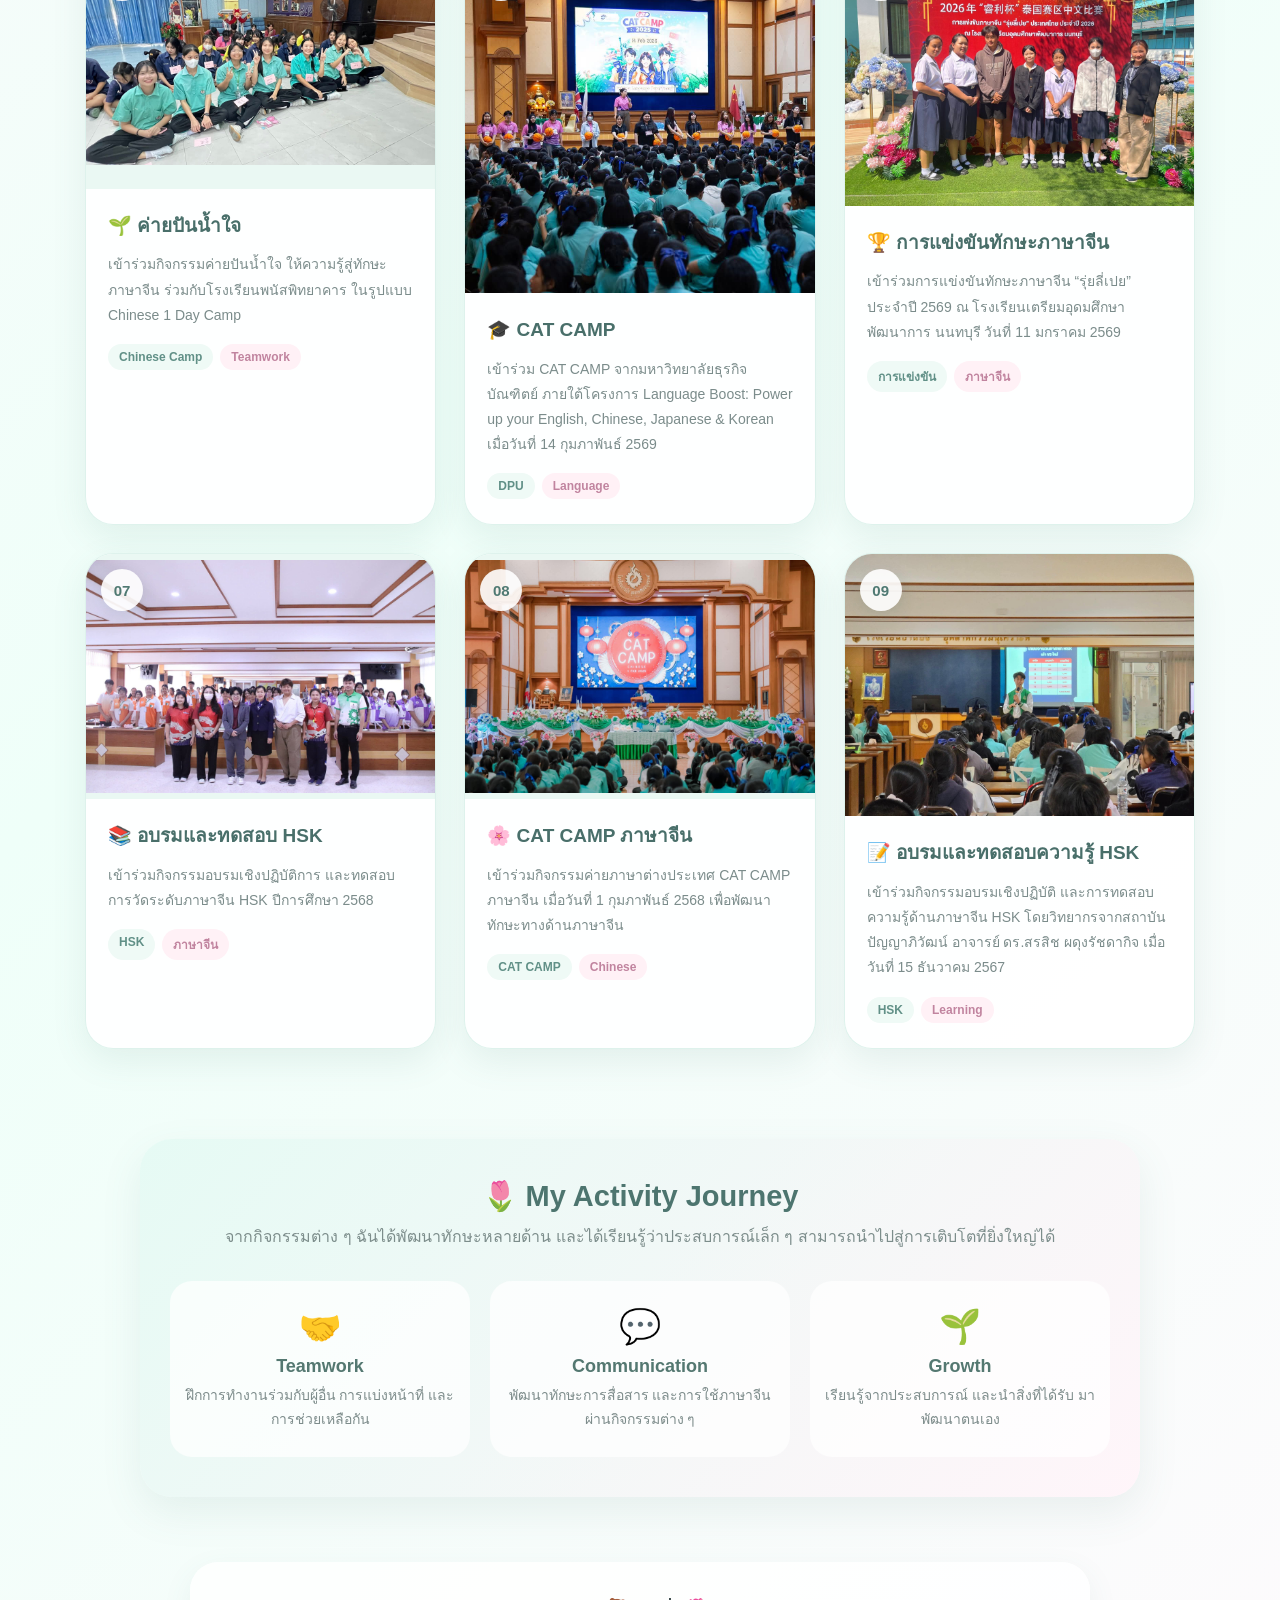
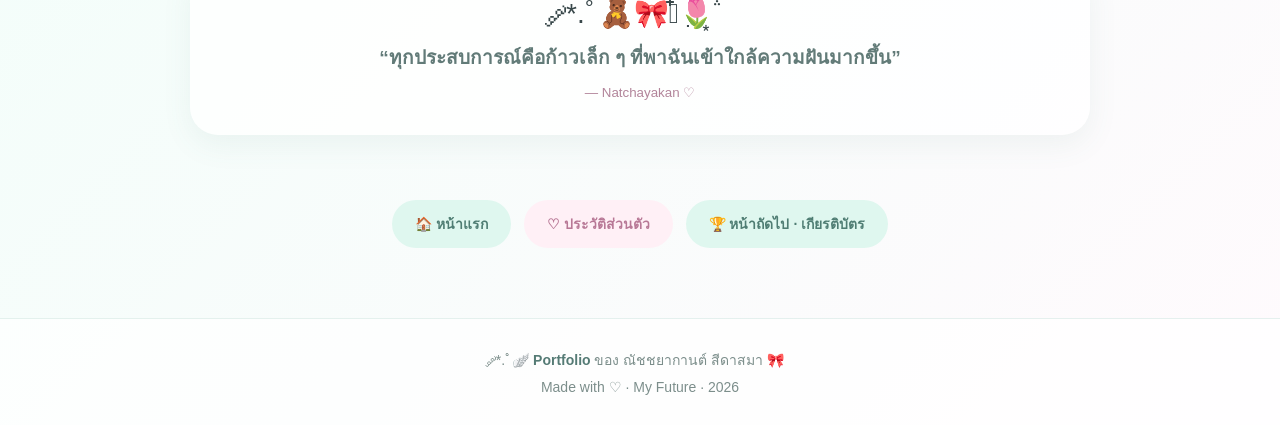
==== commit cad07332: "Create activities.html" ====
--- a/activities.html
+++ b/activities.html
@@ -271,17 +271,31 @@
                 0 20px 45px rgba(82, 132, 122, 0.18);
         }
 
+        /* =========================
+           รูปกิจกรรม
+        ========================= */
+
         .image-box {
             width: 100%;
-            height: 245px;
+            height: auto;
+            min-height: 245px;
+
             overflow: hidden;
+
             background: #eaf8f3;
+
+            display: flex;
+            align-items: center;
+            justify-content: center;
         }
 
         .image-box img {
             width: 100%;
-            height: 100%;
-            object-fit: cover;
+            height: auto;
+
+            max-height: 500px;
+
+            object-fit: contain;
 
             display: block;
 
@@ -289,8 +303,12 @@
         }
 
         .activity-card:hover .image-box img {
-            transform: scale(1.06);
-        }
+            transform: scale(1.02);
+        }
+
+        /* =========================
+           Number
+        ========================= */
 
         .number {
             position: absolute;
@@ -313,7 +331,13 @@
             font-size: 15px;
 
             box-shadow: 0 5px 15px rgba(70,110,100,0.15);
-        }
+
+            z-index: 2;
+        }
+
+        /* =========================
+           Activity content
+        ========================= */
 
         .activity-content {
             padding: 23px 22px 25px;
@@ -333,6 +357,10 @@
             margin-bottom: 16px;
         }
 
+        /* =========================
+           Tags
+        ========================= */
+
         .tags {
             display: flex;
             flex-wrap: wrap;
@@ -357,7 +385,7 @@
         }
 
         /* =========================
-           Journey section
+           Journey
         ========================= */
 
         .journey {
@@ -593,8 +621,17 @@
                 gap: 22px;
             }
 
+            /* รูปบนมือถือแสดงเต็ม */
             .image-box {
-                height: 230px;
+                height: auto;
+                min-height: 0;
+            }
+
+            .image-box img {
+                width: 100%;
+                height: auto;
+                max-height: none;
+                object-fit: contain;
             }
 
             .journey {
@@ -621,6 +658,7 @@
 
             .bottom-buttons {
                 margin-bottom: 50px;
+                padding: 0 15px;
             }
         }
 
@@ -636,7 +674,12 @@
             }
 
             .image-box {
-                height: 210px;
+                height: auto;
+            }
+
+            .image-box img {
+                width: 100%;
+                height: auto;
             }
         }
     </style>
@@ -645,27 +688,33 @@
 <body>
 
     <!-- Floating decorations -->
+
     <div class="deco deco1">𓍢ִ໋🌷͙֒</div>
     <div class="deco deco2">🎀</div>
     <div class="deco deco3">🪽</div>
     <div class="deco deco4">ᰔᩚ</div>
 
 
-    <!-- =========================
-         Navigation
-    ========================= -->
+    <!-- Navigation -->
 
     <nav>
         <a href="index.html">🏠 หน้าแรก</a>
-        <a href="profile.html">♡ ประวัติส่วนตัว</a>
-        <a href="activities.html" class="active">✨ กิจกรรม</a>
-        <a href="certificates.html">🏆 เกียรติบัตร</a>
+
+        <a href="profile.html">
+            ♡ ประวัติส่วนตัว
+        </a>
+
+        <a href="activities.html" class="active">
+            ✨ กิจกรรม
+        </a>
+
+        <a href="certificates.html">
+            🏆 เกียรติบัตร
+        </a>
     </nav>
 
 
-    <!-- =========================
-         Hero
-    ========================= -->
+    <!-- Hero -->
 
     <section class="hero">
 
@@ -686,9 +735,7 @@
     </section>
 
 
-    <!-- =========================
-         Introduction
-    ========================= -->
+    <!-- Introduction -->
 
     <section class="intro">
 
@@ -706,9 +753,7 @@
     </section>
 
 
-    <!-- =========================
-         Activities
-    ========================= -->
+    <!-- Activities -->
 
     <section class="activities-section">
 
@@ -723,24 +768,26 @@
         </div>
 
 
-        <div class="activities-grid">
+        <div class="activity-grid">
 
 
             <!-- Activity 1 -->
 
-            <article class="activities-card">
+            <article class="activity-card">
 
                 <div class="number">01</div>
 
                 <div class="image-box">
+
                     <img
                         src="activities1.jpg"
                         alt="งานเปิดบ้านวิชาการ"
                         loading="lazy"
                     >
-                </div>
-
-                <div class="activities-content">
+
+                </div>
+
+                <div class="activity-content">
 
                     <h3>
                         🏫 งานเปิดบ้านวิชาการ
@@ -754,8 +801,15 @@
                     </p>
 
                     <div class="tags">
-                        <span class="tag">กิจกรรมโรงเรียน</span>
-                        <span class="tag pink">การเรียนรู้</span>
+
+                        <span class="tag">
+                            กิจกรรมโรงเรียน
+                        </span>
+
+                        <span class="tag pink">
+                            การเรียนรู้
+                        </span>
+
                     </div>
 
                 </div>
@@ -765,19 +819,21 @@
 
             <!-- Activity 2 -->
 
-            <article class="activities-card">
+            <article class="activity-card">
 
                 <div class="number">02</div>
 
                 <div class="image-box">
+
                     <img
                         src="activities2.jpg"
                         alt="กิจกรรมงานตรุษจีน พ.ศ. 2568"
                         loading="lazy"
                     >
-                </div>
-
-                <div class="activities-content">
+
+                </div>
+
+                <div class="activity-content">
 
                     <h3>
                         🧧 กิจกรรมงานตรุษจีน พ.ศ. 2568
@@ -790,8 +846,15 @@
                     </p>
 
                     <div class="tags">
-                        <span class="tag">ภาษาจีน</span>
-                        <span class="tag pink">วัฒนธรรมจีน</span>
+
+                        <span class="tag">
+                            ภาษาจีน
+                        </span>
+
+                        <span class="tag pink">
+                            วัฒนธรรมจีน
+                        </span>
+
                     </div>
 
                 </div>
@@ -801,19 +864,21 @@
 
             <!-- Activity 3 -->
 
-            <article class="activities-card">
+            <article class="activity-card">
 
                 <div class="number">03</div>
 
                 <div class="image-box">
+
                     <img
                         src="activities3.jpg"
                         alt="ร้องประสานเสียงเพลง 月亮代表我的心"
                         loading="lazy"
                     >
-                </div>
-
-                <div class="activities-content">
+
+                </div>
+
+                <div class="activity-content">
 
                     <h3>
                         🎤 ร้องประสานเสียงภาษาจีน
@@ -827,8 +892,15 @@
                     </p>
 
                     <div class="tags">
-                        <span class="tag">ภาษาจีน</span>
-                        <span class="tag pink">การแสดง</span>
+
+                        <span class="tag">
+                            ภาษาจีน
+                        </span>
+
+                        <span class="tag pink">
+                            การแสดง
+                        </span>
+
                     </div>
 
                 </div>
@@ -838,19 +910,21 @@
 
             <!-- Activity 4 -->
 
-            <article class="activities-card">
+            <article class="activity-card">
 
                 <div class="number">04</div>
 
                 <div class="image-box">
+
                     <img
                         src="activities4.jpg"
-                        alt="ค่ายปันน้ำใจ ให้ความรู้สู่ทักษะภาษาจีน "
+                        alt="ค่ายปันน้ำใจ ให้ความรู้สู่ทักษะภาษาจีน"
                         loading="lazy"
                     >
-                </div>
-
-                <div class="activities-content">
+
+                </div>
+
+                <div class="activity-content">
 
                     <h3>
                         🌱 ค่ายปันน้ำใจ
@@ -864,8 +938,15 @@
                     </p>
 
                     <div class="tags">
-                        <span class="tag">Chinese Camp</span>
-                        <span class="tag pink">Teamwork</span>
+
+                        <span class="tag">
+                            Chinese Camp
+                        </span>
+
+                        <span class="tag pink">
+                            Teamwork
+                        </span>
+
                     </div>
 
                 </div>
@@ -875,19 +956,21 @@
 
             <!-- Activity 5 -->
 
-            <article class="activities-card">
+            <article class="activity-card">
 
                 <div class="number">05</div>
 
                 <div class="image-box">
+
                     <img
                         src="activities5.jpg"
                         alt="CAT CAMP จากมหาวิทยาลัยธุรกิจบัณฑิตย์"
                         loading="lazy"
                     >
-                </div>
-
-                <div class="activities-content">
+
+                </div>
+
+                <div class="activity-content">
 
                     <h3>
                         🎓 CAT CAMP
@@ -901,8 +984,15 @@
                     </p>
 
                     <div class="tags">
-                        <span class="tag">DPU</span>
-                        <span class="tag pink">Language</span>
+
+                        <span class="tag">
+                            DPU
+                        </span>
+
+                        <span class="tag pink">
+                            Language
+                        </span>
+
                     </div>
 
                 </div>
@@ -912,19 +1002,21 @@
 
             <!-- Activity 6 -->
 
-            <article class="activities-card">
+            <article class="activity-card">
 
                 <div class="number">06</div>
 
                 <div class="image-box">
+
                     <img
                         src="activities6.jpg"
                         alt="การแข่งขันทักษะภาษาจีน รุ่ยลี่เปย"
                         loading="lazy"
                     >
-                </div>
-Okay.
-                <div class="activities-content">
+
+                </div>
+
+                <div class="activity-content">
 
                     <h3>
                         🏆 การแข่งขันทักษะภาษาจีน
@@ -938,8 +1030,15 @@
                     </p>
 
                     <div class="tags">
-                        <span class="tag">การแข่งขัน</span>
-                        <span class="tag pink">ภาษาจีน</span>
+
+                        <span class="tag">
+                            การแข่งขัน
+                        </span>
+
+                        <span class="tag pink">
+                            ภาษาจีน
+                        </span>
+
                     </div>
 
                 </div>
@@ -949,19 +1048,21 @@
 
             <!-- Activity 7 -->
 
-            <article class="activities-card">
+            <article class="activity-card">
 
                 <div class="number">07</div>
 
                 <div class="image-box">
+
                     <img
                         src="activities7.jpg"
                         alt="อบรมและทดสอบการวัดระดับภาษาจีน HSK"
                         loading="lazy"
                     >
-                </div>
-
-                <div class="activities-content">
+
+                </div>
+
+                <div class="activity-content">
 
                     <h3>
                         📚 อบรมและทดสอบ HSK
@@ -974,8 +1075,15 @@
                     </p>
 
                     <div class="tags">
-                        <span class="tag">HSK</span>
-                        <span class="tag pink">ภาษาจีน</span>
+
+                        <span class="tag">
+                            HSK
+                        </span>
+
+                        <span class="tag pink">
+                            ภาษาจีน
+                        </span>
+
                     </div>
 
                 </div>
@@ -985,19 +1093,21 @@
 
             <!-- Activity 8 -->
 
-            <article class="activities-card">
+            <article class="activity-card">
 
                 <div class="number">08</div>
 
                 <div class="image-box">
+
                     <img
                         src="activities8.jpg"
                         alt="ค่ายภาษาต่างประเทศ CAT CAMP ภาษาจีน"
                         loading="lazy"
                     >
-                </div>
-
-                <div class="activities-content">
+
+                </div>
+
+                <div class="activity-content">
 
                     <h3>
                         🌸 CAT CAMP ภาษาจีน
@@ -1011,8 +1121,15 @@
                     </p>
 
                     <div class="tags">
-                        <span class="tag">CAT CAMP</span>
-                        <span class="tag pink">Chinese</span>
+
+                        <span class="tag">
+                            CAT CAMP
+                        </span>
+
+                        <span class="tag pink">
+                            Chinese
+                        </span>
+
                     </div>
 
                 </div>
@@ -1022,19 +1139,21 @@
 
             <!-- Activity 9 -->
 
-            <article class="activities-card">
+            <article class="activity-card">
 
                 <div class="number">09</div>
 
                 <div class="image-box">
+
                     <img
                         src="activities9.jpg"
                         alt="อบรมและทดสอบความรู้ด้านภาษาจีน HSK"
                         loading="lazy"
                     >
-                </div>
-
-                <div class="activities-content">
+
+                </div>
+
+                <div class="activity-content">
 
                     <h3>
                         📝 อบรมและทดสอบความรู้ HSK
@@ -1044,13 +1163,20 @@
                         เข้าร่วมกิจกรรมอบรมเชิงปฏิบัติ
                         และการทดสอบความรู้ด้านภาษาจีน HSK
                         โดยวิทยากรจากสถาบันปัญญาภิวัฒน์
-                        อาจารย์ ดร.สรสิช  ผดุงรัชดากิจ
+                        อาจารย์ ดร.สรสิช ผดุงรัชดากิจ
                         เมื่อวันที่ 15 ธันวาคม 2567
                     </p>
 
                     <div class="tags">
-                        <span class="tag">HSK</span>
-                        <span class="tag pink">Learning</span>
+
+                        <span class="tag">
+                            HSK
+                        </span>
+
+                        <span class="tag pink">
+                            Learning
+                        </span>
+
                     </div>
 
                 </div>
@@ -1063,9 +1189,7 @@
     </section>
 
 
-    <!-- =========================
-         Activity Journey
-    ========================= -->
+    <!-- Activity Journey -->
 
     <section class="journey">
 
@@ -1085,9 +1209,13 @@
 
             <div class="journey-item">
 
-                <div class="journey-icon">🤝</div>
-
-                <h3>Teamwork</h3>
+                <div class="journey-icon">
+                    🤝
+                </div>
+
+                <h3>
+                    Teamwork
+                </h3>
 
                 <p>
                     ฝึกการทำงานร่วมกับผู้อื่น
@@ -1100,9 +1228,13 @@
 
             <div class="journey-item">
 
-                <div class="journey-icon">💬</div>
-
-                <h3>Communication</h3>
+                <div class="journey-icon">
+                    💬
+                </div>
+
+                <h3>
+                    Communication
+                </h3>
 
                 <p>
                     พัฒนาทักษะการสื่อสาร
@@ -1115,9 +1247,13 @@
 
             <div class="journey-item">
 
-                <div class="journey-icon">🌱</div>
-
-                <h3>Growth</h3>
+                <div class="journey-icon">
+                    🌱
+                </div>
+
+                <h3>
+                    Growth
+                </h3>
 
                 <p>
                     เรียนรู้จากประสบการณ์
@@ -1133,9 +1269,7 @@
     </section>
 
 
-    <!-- =========================
-         Quote
-    ========================= -->
+    <!-- Quote -->
 
     <section class="quote">
 
@@ -1155,35 +1289,33 @@
     </section>
 
 
-    <!-- =========================
-         Bottom buttons
-    ========================= -->
+    <!-- Bottom buttons -->
 
     <div class="bottom-buttons">
 
-    <a href="index.html" class="btn btn-home">
-        🏠 หน้าแรก
-    </a>
-
-    <a href="profile.html" class="btn btn-profile">
-        ♡ ประวัติส่วนตัว
-    </a>
-
-    <a href="certificates.html" class="btn btn-home">
-        🏆 หน้าถัดไป · เกียรติบัตร
-    </a>
+        <a href="index.html" class="btn btn-home">
+            🏠 หน้าแรก
+        </a>
+
+        <a href="profile.html" class="btn btn-profile">
+            ♡ ประวัติส่วนตัว
+        </a>
+
+        <a href="certificates.html" class="btn btn-home">
+            🏆 หน้าถัดไป · เกียรติบัตร
+        </a>
 
     </div>
 
 
-    <!-- =========================
-         Footer
-    ========================= -->
+    <!-- Footer -->
 
     <footer>
 
         <p>
-            ༘*.ﾟ🪽 <strong>Portfolio</strong> ของ ณัชชยากานต์ สีดาสมา 🎀
+            ༘*.ﾟ🪽
+            <strong>Portfolio</strong>
+            ของ ณัชชยากานต์ สีดาสมา 🎀
         </p>
 
         <p style="margin-top:8px;">
@@ -1194,4 +1326,4 @@
 
 
 </body>
-</html>
+              </html>
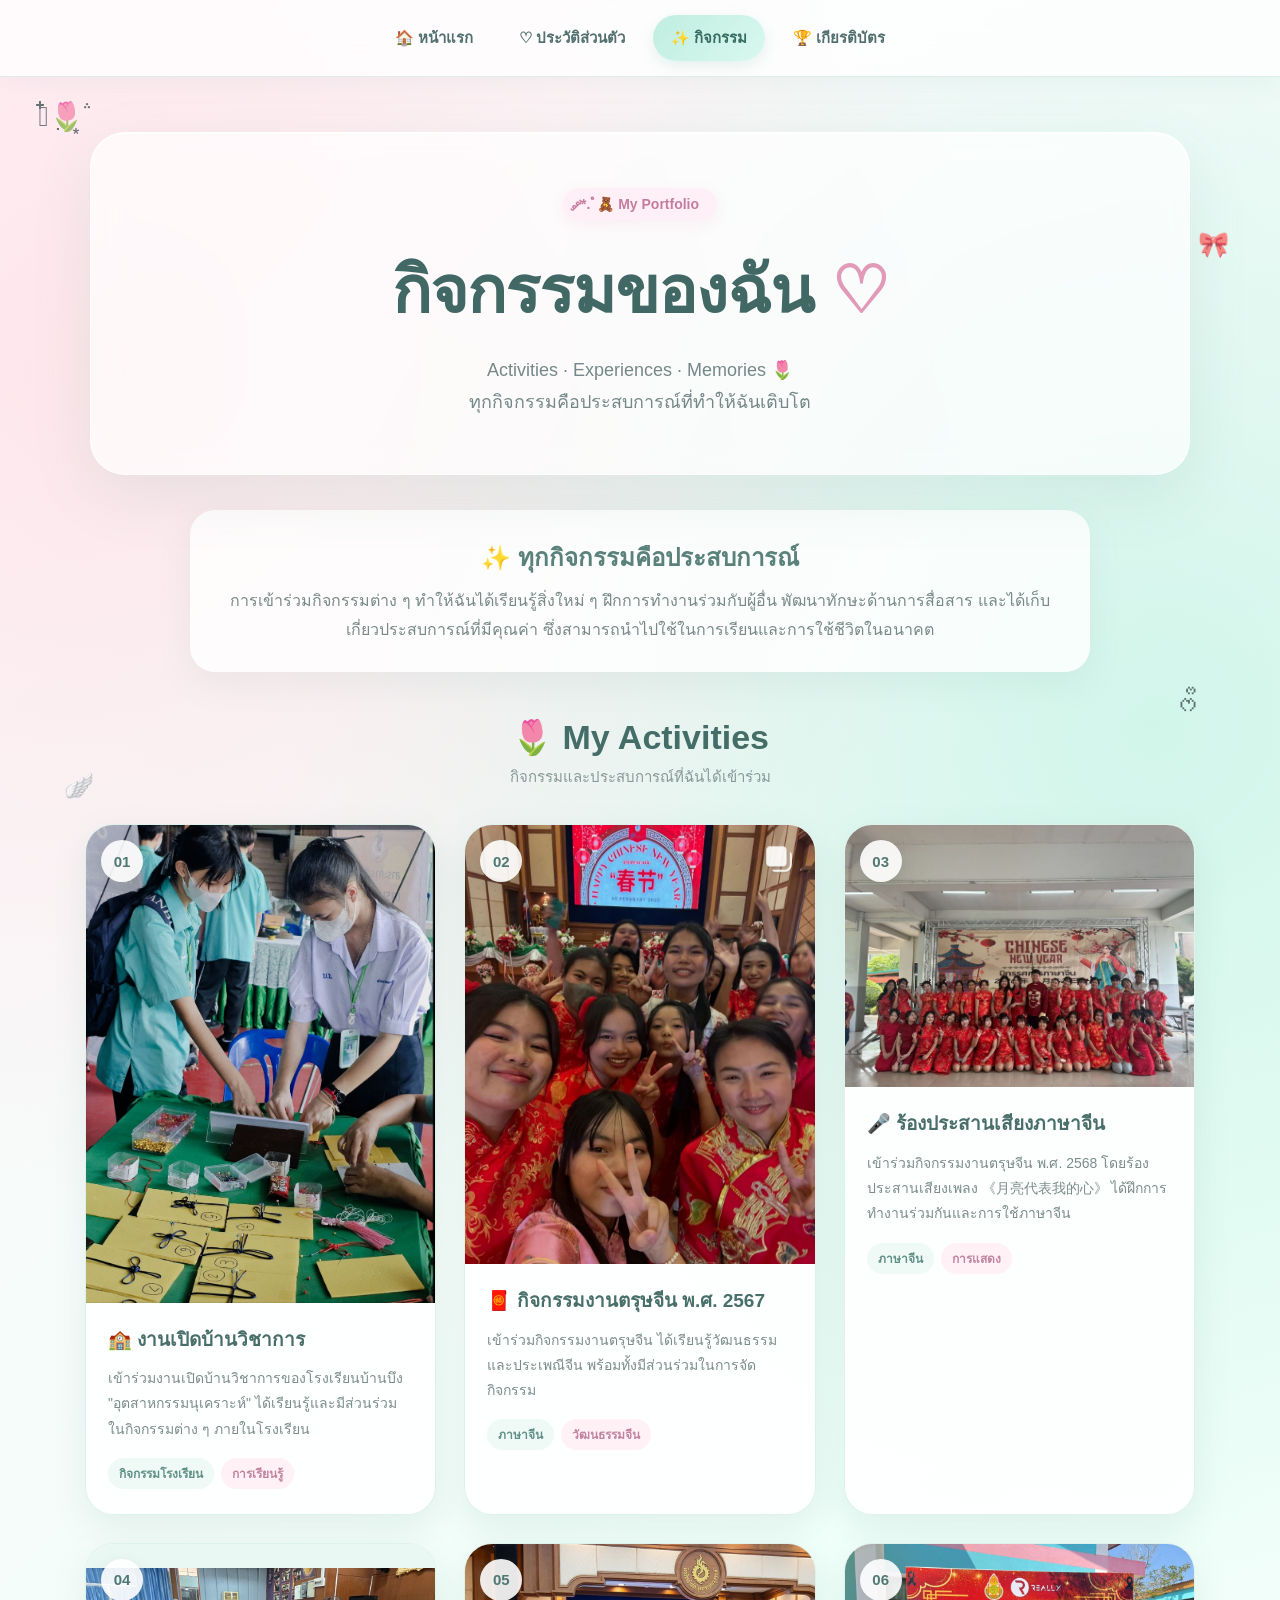
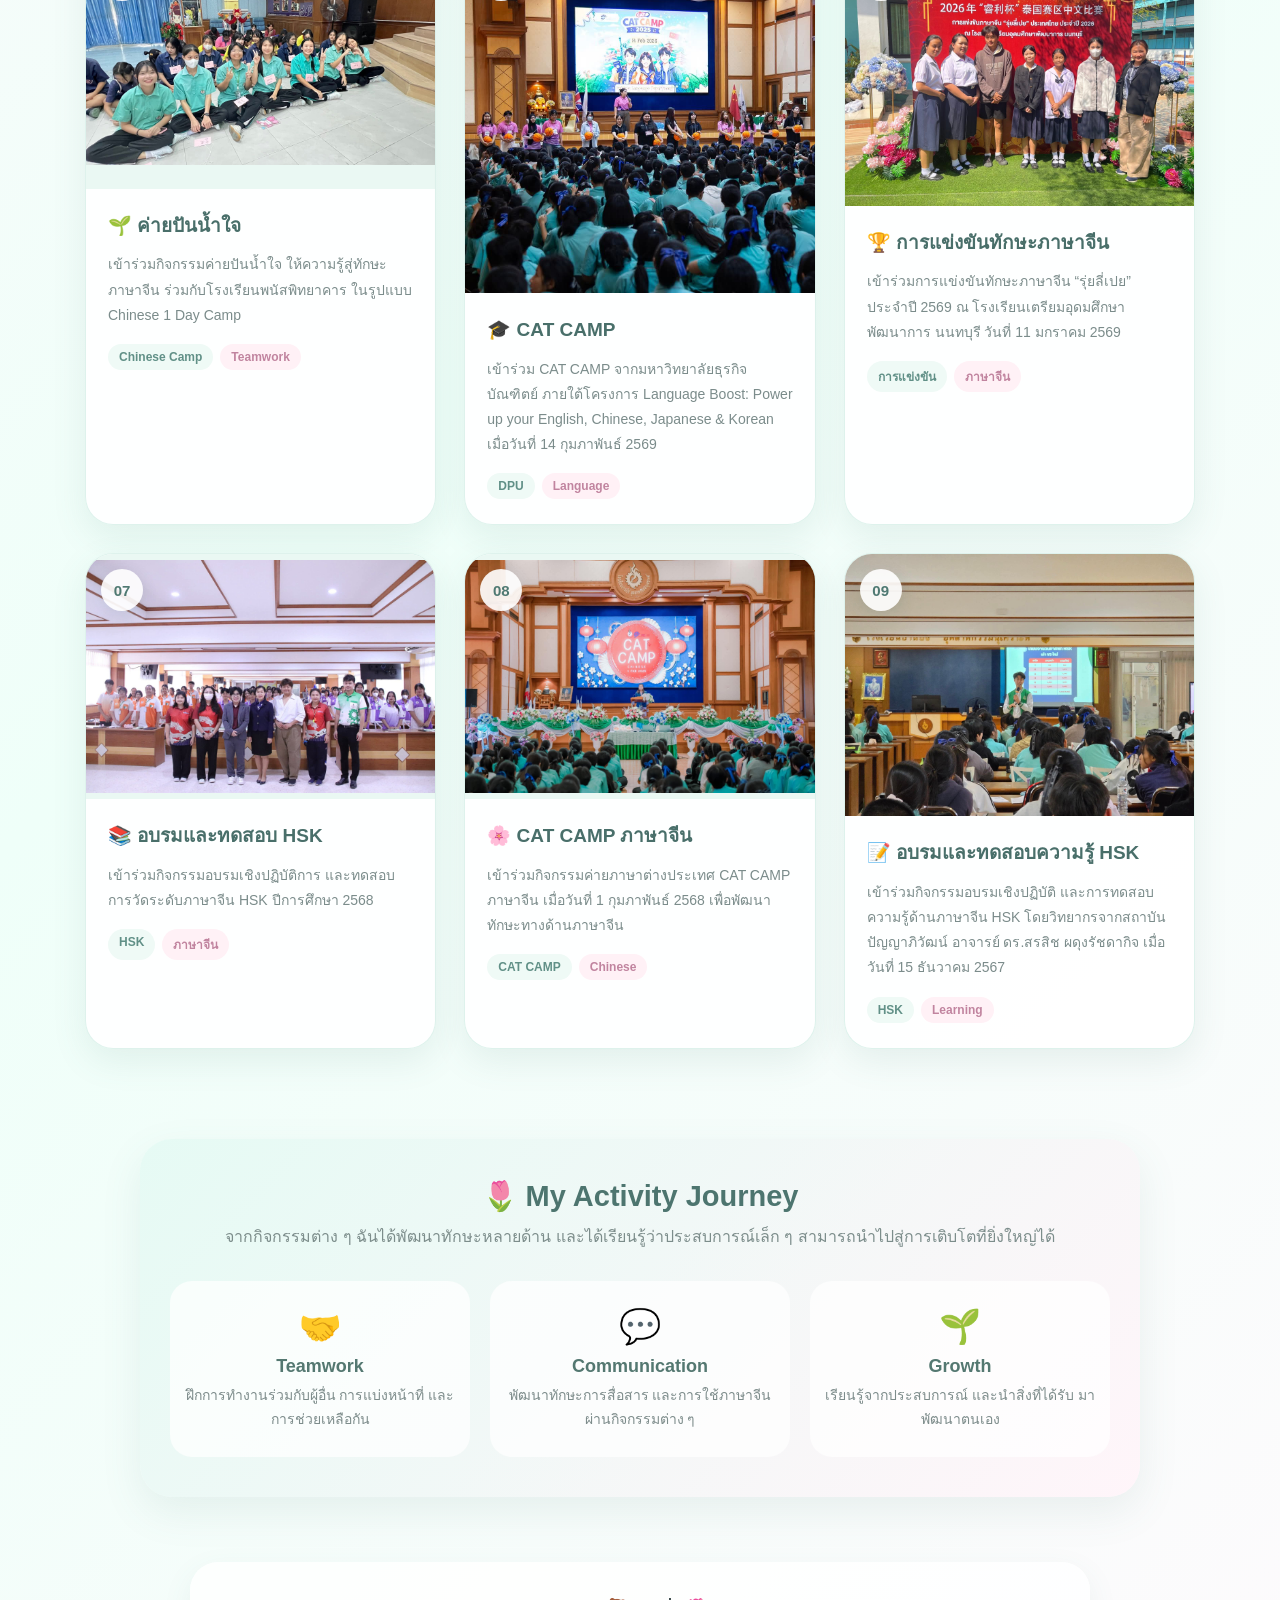
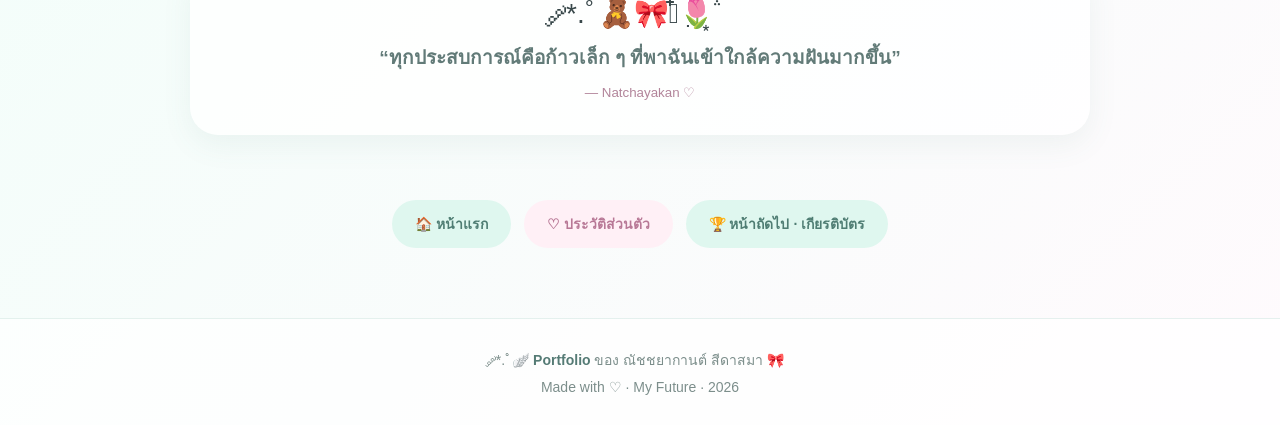
==== commit 1614de2a: "Update activities.html" ====
--- a/activities.html
+++ b/activities.html
@@ -836,7 +836,7 @@
                 <div class="activity-content">
 
                     <h3>
-                        🧧 กิจกรรมงานตรุษจีน พ.ศ. 2568
+                        🧧 กิจกรรมงานตรุษจีน พ.ศ. 2567
                     </h3>
 
                     <p>
